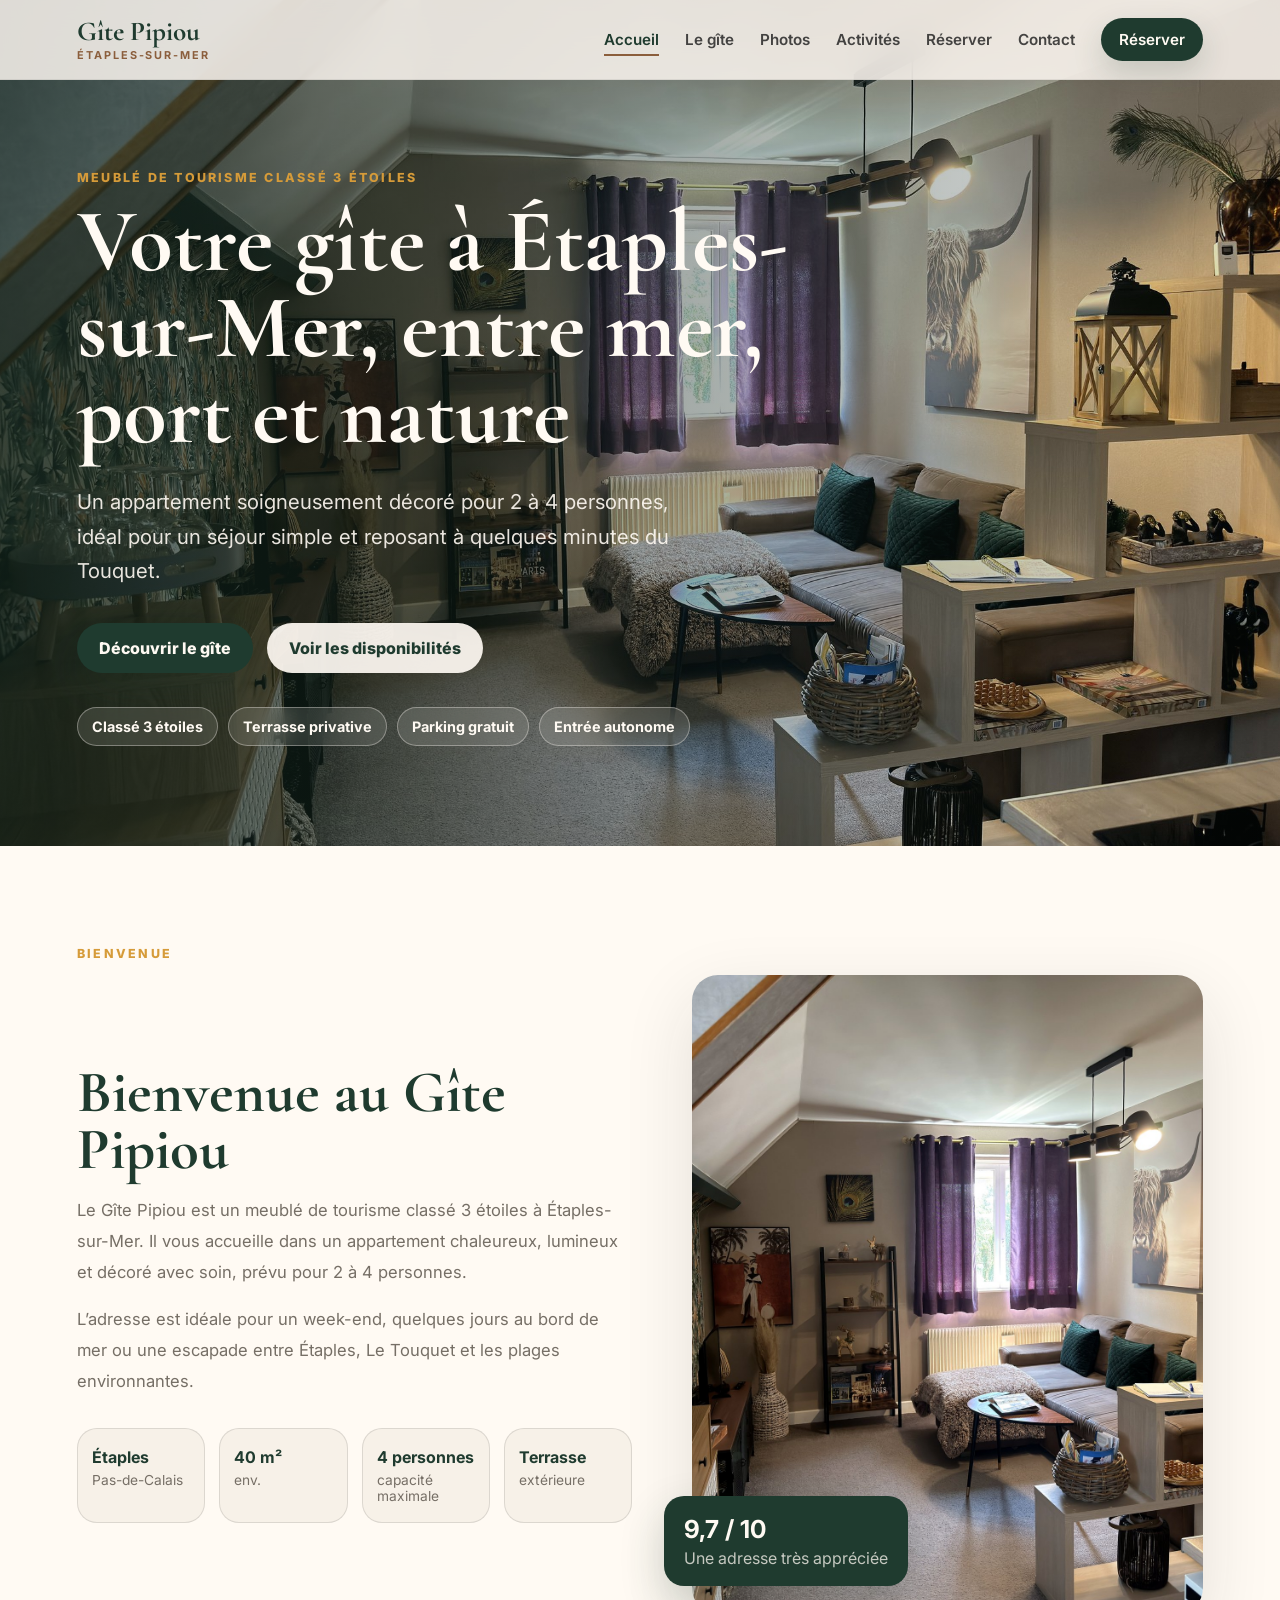
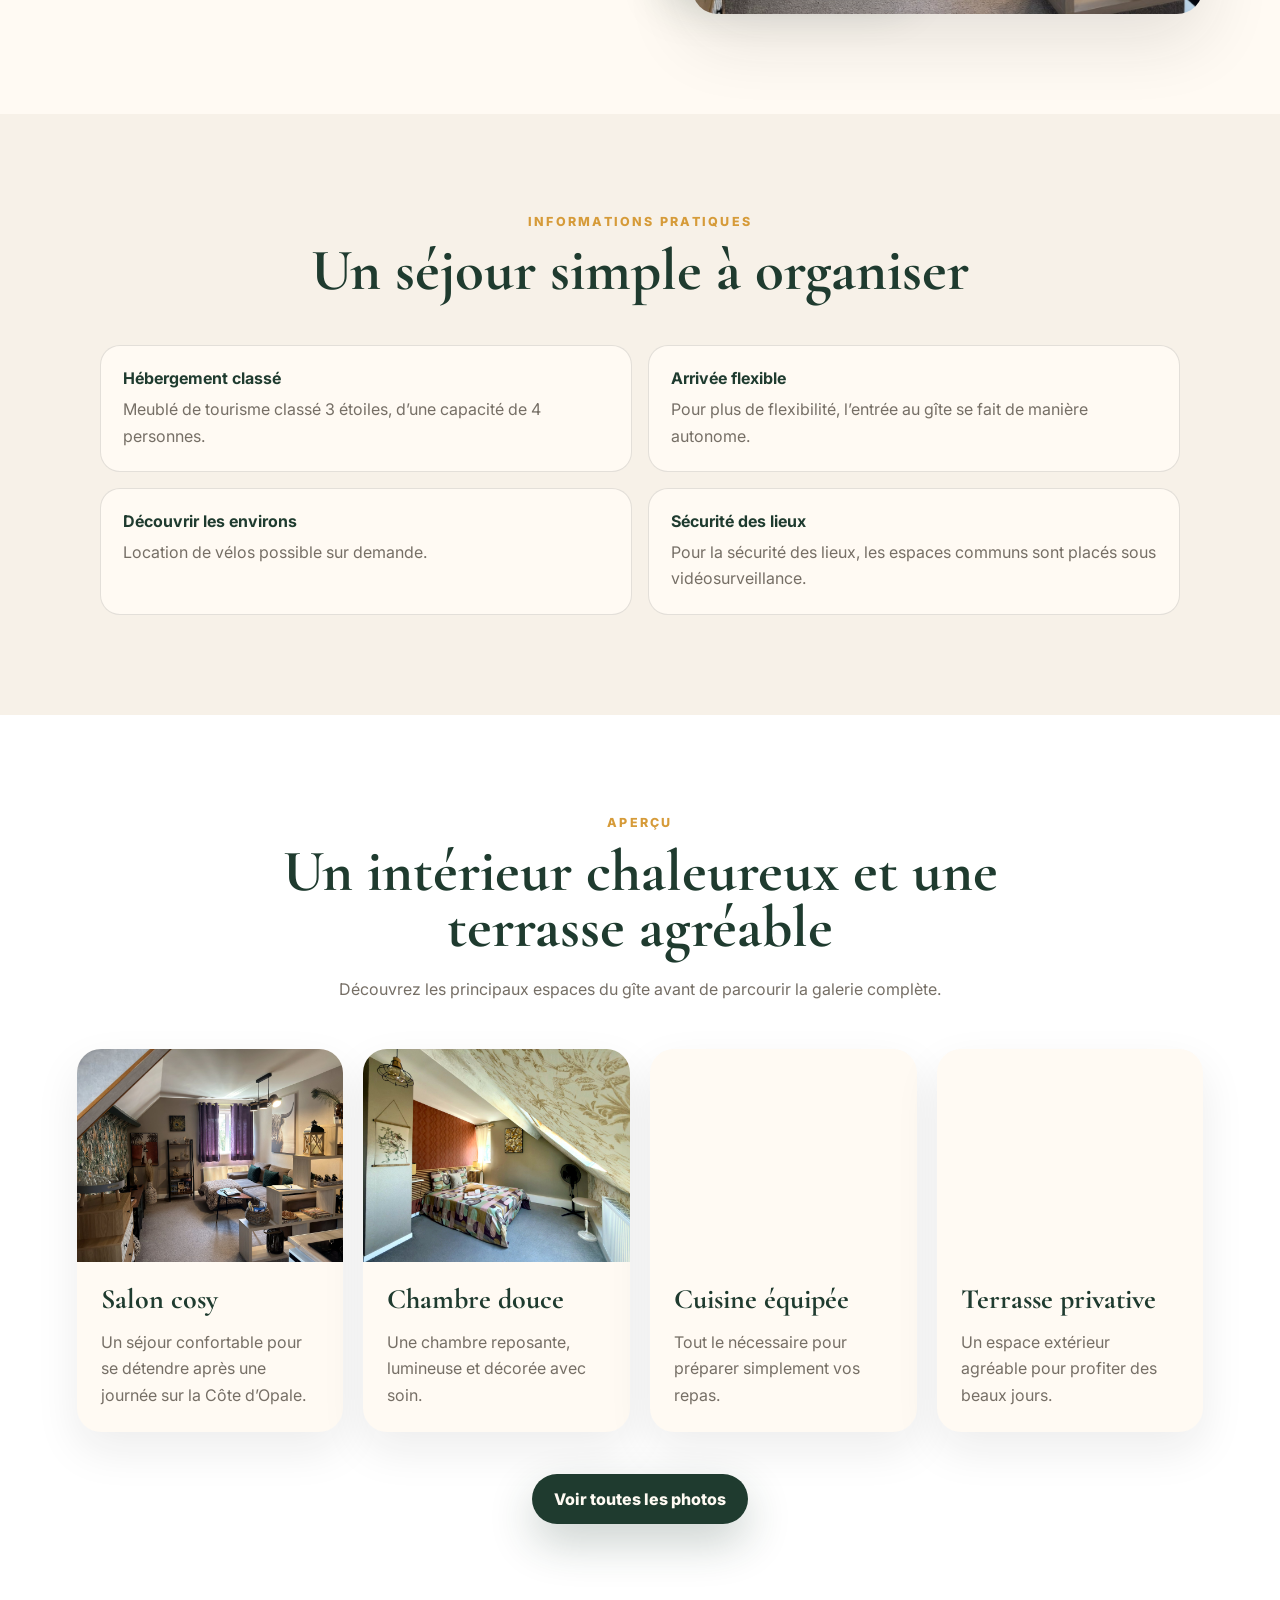
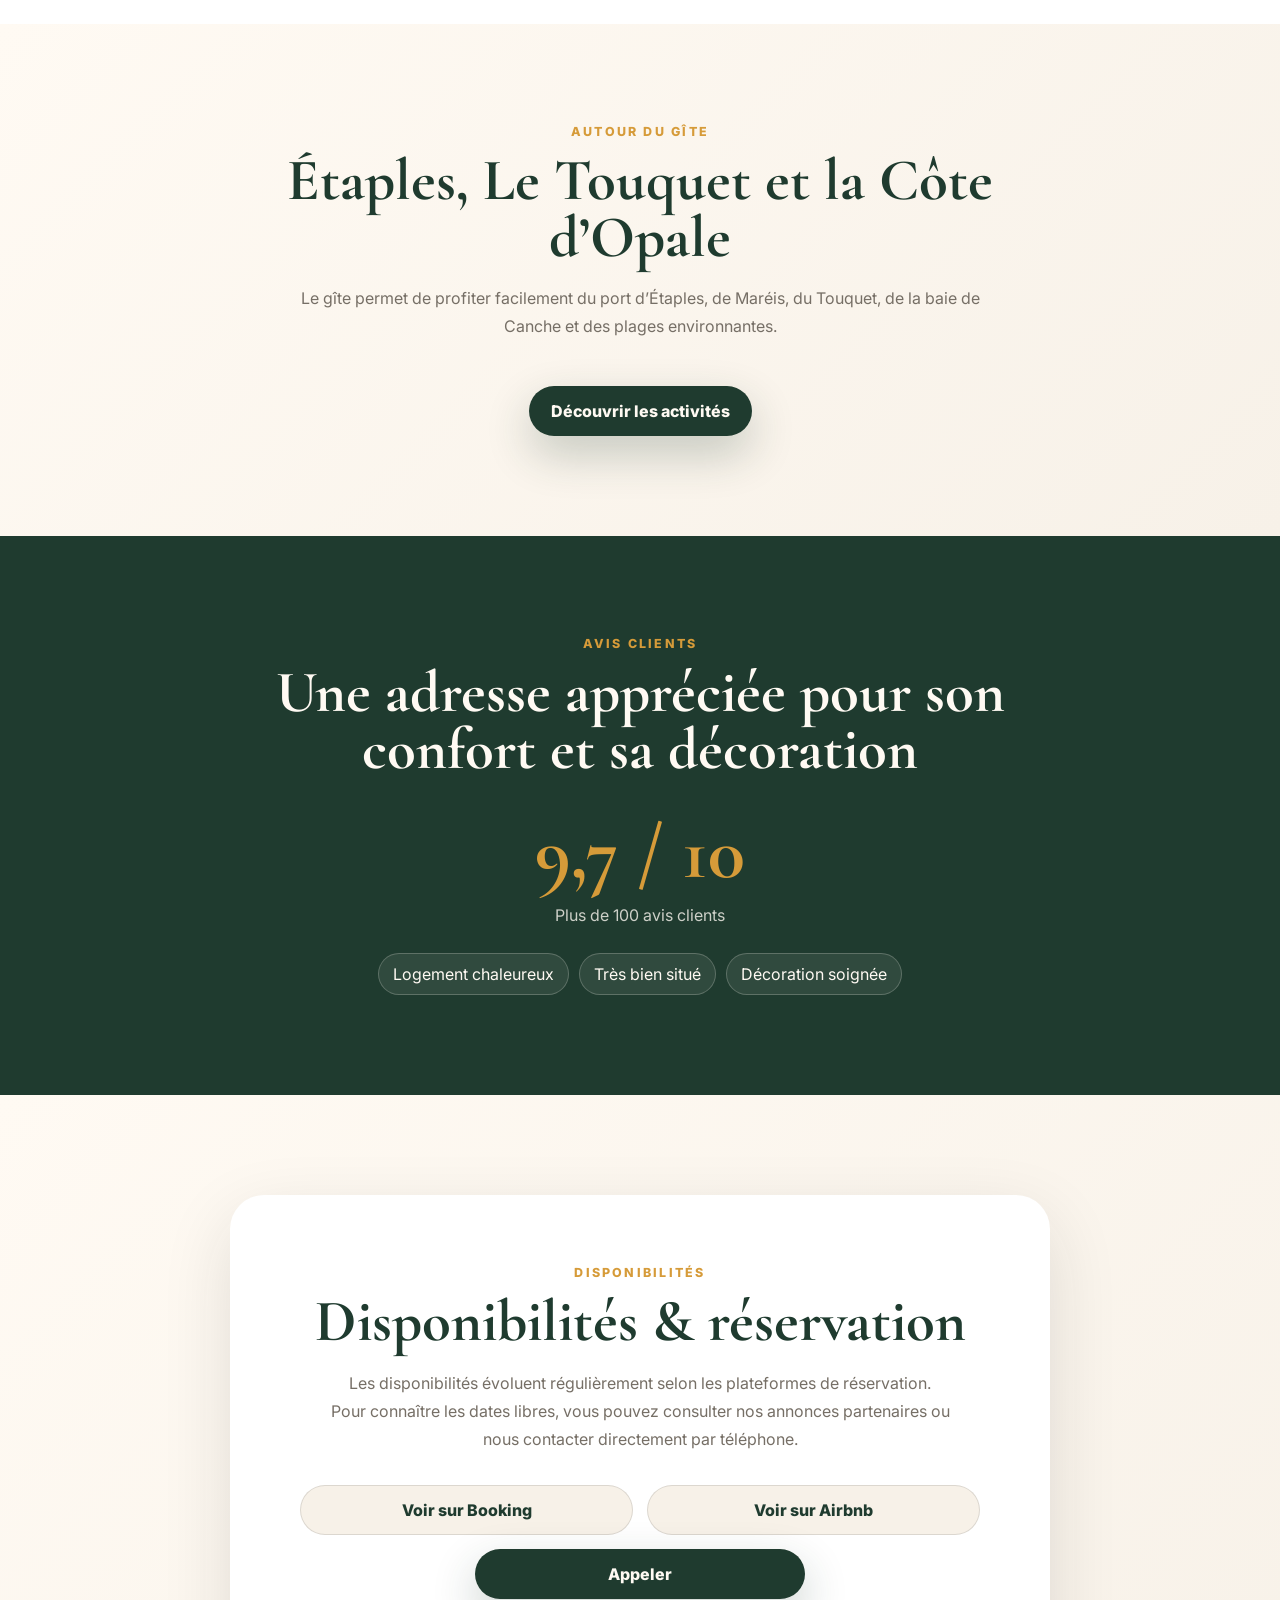
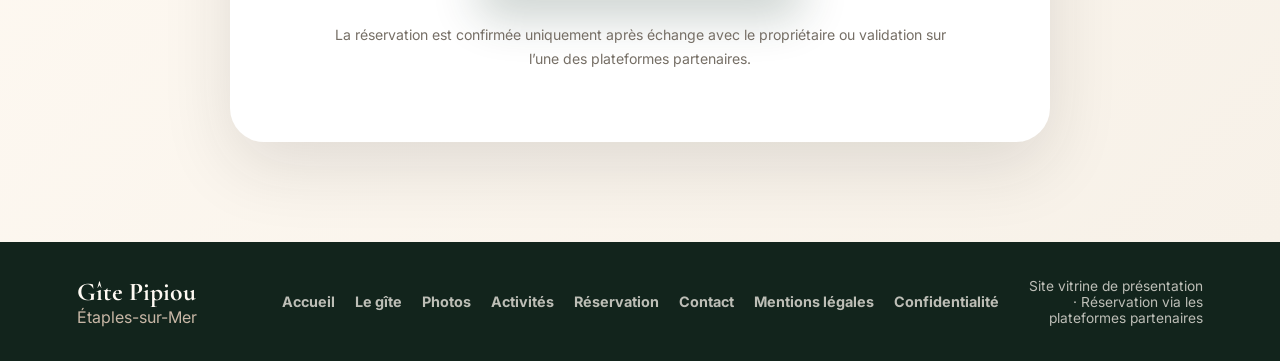
==== index.html @ 5ee26347 "Finalise les informations légales du gîte" ====
<!DOCTYPE html>
<html lang="fr">
<head>
  <meta charset="UTF-8" />
  <meta name="viewport" content="width=device-width, initial-scale=1.0" />
  <title>Gîte Pipiou à Étaples-sur-Mer | Meublé classé 3 étoiles</title>
  <meta name="description" content="Découvrez le Gîte Pipiou, meublé de tourisme classé 3 étoiles pour 2 à 4 personnes avec terrasse et parking à Étaples-sur-Mer." />
  <meta name="robots" content="index, follow, max-image-preview:large, max-snippet:-1, max-video-preview:-1" />
  <meta name="theme-color" content="#f5efe5" />
  <link rel="canonical" href="https://www.gite-pipiou-etaples.fr/" />

  <meta property="og:type" content="website" />
  <meta property="og:locale" content="fr_FR" />
  <meta property="og:site_name" content="Gîte Pipiou" />
  <meta property="og:title" content="Gîte Pipiou à Étaples-sur-Mer | Meublé classé 3 étoiles" />
  <meta property="og:description" content="Meublé de tourisme classé 3 étoiles pour 2 à 4 personnes avec terrasse et parking, près du Touquet et de la Côte d’Opale." />
  <meta property="og:url" content="https://www.gite-pipiou-etaples.fr/" />
  <meta property="og:image" content="https://www.gite-pipiou-etaples.fr/assets/images/pipiou-salon-principal.jpeg" />
  <meta property="og:image:alt" content="Gîte Pipiou à Étaples-sur-Mer" />

  <meta name="twitter:card" content="summary_large_image" />
  <meta name="twitter:title" content="Gîte Pipiou à Étaples-sur-Mer | Meublé classé 3 étoiles" />
  <meta name="twitter:description" content="Meublé de tourisme classé 3 étoiles pour 2 à 4 personnes avec terrasse et parking, près du Touquet et de la Côte d’Opale." />
  <meta name="twitter:image" content="https://www.gite-pipiou-etaples.fr/assets/images/pipiou-salon-principal.jpeg" />

  <link rel="preload" as="image" href="assets/images/pipiou-salon-principal.jpeg" type="image/jpeg" fetchpriority="high" />
  <link rel="preconnect" href="https://fonts.googleapis.com">
  <link rel="preconnect" href="https://fonts.gstatic.com" crossorigin>
  <link href="https://fonts.googleapis.com/css2?family=Cormorant+Garamond:wght@500;600;700&amp;family=Inter:wght@400;500;600;700&amp;display=swap" rel="stylesheet">
  <link rel="stylesheet" href="style.css" />

  <script type="application/ld+json">
    {
      "@context": "https://schema.org",
      "@type": "LodgingBusiness",
      "name": "Gîte Pipiou",
      "starRating": { "@type": "Rating", "ratingValue": "3" },
      "description": "Meublé de tourisme classé 3 étoiles pour 2 à 4 personnes avec terrasse et parking à Étaples-sur-Mer, près du Touquet et de la Côte d’Opale.",
      "url": "https://www.gite-pipiou-etaples.fr/",
      "image": [
        "https://www.gite-pipiou-etaples.fr/assets/images/pipiou-salon-principal.jpeg",
        "https://www.gite-pipiou-etaples.fr/assets/images/pipiou-chambre-principale.jpeg",
        "https://www.gite-pipiou-etaples.fr/assets/images/pipiou-terrasse-principale.jpeg"
      ],
      "address": {
        "@type": "PostalAddress",
        "streetAddress": "3 Rue des Pluviers",
        "postalCode": "62630",
        "addressLocality": "Étaples-sur-Mer",
        "addressRegion": "Hauts-de-France",
        "addressCountry": "FR"
      },
      "amenityFeature": [
        { "@type": "LocationFeatureSpecification", "name": "Terrasse privative", "value": true },
        { "@type": "LocationFeatureSpecification", "name": "Parking gratuit", "value": true },
        { "@type": "LocationFeatureSpecification", "name": "Wi-Fi", "value": true },
        { "@type": "LocationFeatureSpecification", "name": "Cuisine équipée", "value": true }
      ]
    }
  </script>
</head>
<body>
  <header class="site-header" id="top">
    <a class="brand" href="index.html" aria-label="Retour à l'accueil">
      <span class="brand-name">Gîte Pipiou</span>
      <span class="brand-place">Étaples-sur-Mer</span>
    </a>

    <button class="menu-toggle" type="button" aria-label="Ouvrir le menu" aria-expanded="false">
      <span></span><span></span><span></span>
    </button>

    <nav class="main-nav" aria-label="Navigation principale">
      <a href="index.html" aria-current="page">Accueil</a>
      <a href="gite.html">Le gîte</a>
      <a href="photos.html">Photos</a>
      <a href="activites.html">Activités</a>
      <a href="reservation.html">Réserver</a>
      <a href="contact.html">Contact</a>
      <a class="nav-cta" href="reservation.html">Réserver</a>
    </nav>
  </header>

  <main>
<section class="hero" id="accueil">
<div aria-label="Salon chaleureux du Gîte Pipiou" class="hero-bg" role="img"></div>
<div class="hero-overlay"></div>
<div class="hero-content reveal">
<p class="eyebrow">Meublé de tourisme classé 3 étoiles</p>
<h1>Votre gîte à Étaples-sur-Mer, entre mer, port et nature</h1>
<p class="hero-text">Un appartement soigneusement décoré pour 2 à 4 personnes, idéal pour un séjour simple et reposant à quelques minutes du Touquet.</p>
<div class="hero-actions">
<a class="btn btn-primary" href="#gite">Découvrir le gîte</a>
<a class="btn btn-light" href="reservation.html">Voir les disponibilités</a>
</div>
<div aria-label="Points forts" class="hero-badges">
<span>Classé 3 étoiles</span>
<span>Terrasse privative</span>
<span>Parking gratuit</span>
<span>Entrée autonome</span>
</div>
</div>
</section>

<section class="intro section" id="gite">
<div class="section-kicker reveal">Bienvenue</div>
<div class="intro-grid">
<div class="intro-text reveal">
<h2>Bienvenue au Gîte Pipiou</h2>
<p>Le Gîte Pipiou est un meublé de tourisme classé 3 étoiles à Étaples-sur-Mer. Il vous accueille dans un appartement chaleureux, lumineux et décoré avec soin, prévu pour 2 à 4 personnes.</p>
<p>L’adresse est idéale pour un week-end, quelques jours au bord de mer ou une escapade entre Étaples, Le Touquet et les plages environnantes.</p>
<div class="quick-info">
<div><strong>Étaples</strong><span>Pas-de-Calais</span></div>
<div><strong>40 m²</strong><span>env.</span></div>
<div><strong>4 personnes</strong><span>capacité maximale</span></div>
<div><strong>Terrasse</strong><span>extérieure</span></div>
</div>
</div>
<div class="intro-photo reveal">
<img alt="Salon chaleureux du Gîte Pipiou avec canapé et décoration végétale" decoding="async" loading="lazy" src="assets/images/pipiou-salon-principal.jpeg"/>
<div class="floating-card">
<strong>9,7 / 10</strong>
<span>Une adresse très appréciée</span>
</div>
</div>
</div>
</section>

<section class="section warm-section practical-section" id="informations-pratiques">
  <div class="section-heading reveal">
    <p class="section-kicker">Informations pratiques</p>
    <h2>Un séjour simple à organiser</h2>
  </div>
  <div class="practical-grid reveal">
    <article><strong>Hébergement classé</strong><span>Meublé de tourisme classé 3 étoiles, d’une capacité de 4 personnes.</span></article>
    <article><strong>Arrivée flexible</strong><span>Pour plus de flexibilité, l’entrée au gîte se fait de manière autonome.</span></article>
    <article><strong>Découvrir les environs</strong><span>Location de vélos possible sur demande.</span></article>
    <article><strong>Sécurité des lieux</strong><span>Pour la sécurité des lieux, les espaces communs sont placés sous vidéosurveillance.</span></article>
  </div>
</section>

    <section class="section gallery-section">
      <div class="section-heading reveal">
        <p class="section-kicker">Aperçu</p>
        <h2>Un intérieur chaleureux et une terrasse agréable</h2>
        <p>Découvrez les principaux espaces du gîte avant de parcourir la galerie complète.</p>
      </div>
      <div class="feature-grid">
        <article class="feature-card reveal">
          <img loading="lazy" decoding="async" src="assets/images/pipiou-salon-principal.jpeg" alt="Salon chaleureux du Gîte Pipiou">
          <div>
            <h3>Salon cosy</h3>
            <p>Un séjour confortable pour se détendre après une journée sur la Côte d’Opale.</p>
          </div>
        </article>
        <article class="feature-card reveal">
          <img loading="lazy" decoding="async" src="assets/images/pipiou-chambre-principale.jpeg" alt="Chambre principale du Gîte Pipiou">
          <div>
            <h3>Chambre douce</h3>
            <p>Une chambre reposante, lumineuse et décorée avec soin.</p>
          </div>
        </article>
        <article class="feature-card reveal">
          <img loading="lazy" decoding="async" src="assets/images/pipiou-cuisine-principale.jpeg" alt="Cuisine équipée du Gîte Pipiou">
          <div>
            <h3>Cuisine équipée</h3>
            <p>Tout le nécessaire pour préparer simplement vos repas.</p>
          </div>
        </article>
        <article class="feature-card reveal">
          <img loading="lazy" decoding="async" src="assets/images/pipiou-terrasse-principale.jpeg" alt="Terrasse privative du Gîte Pipiou">
          <div>
            <h3>Terrasse privative</h3>
            <p>Un espace extérieur agréable pour profiter des beaux jours.</p>
          </div>
        </article>
      </div>
      <div class="activities-cta reveal">
        <a class="btn btn-primary" href="photos.html">Voir toutes les photos</a>
      </div>
    </section>

    <section class="section activities-section">
      <div class="section-heading reveal">
        <p class="section-kicker">Autour du gîte</p>
        <h2>Étaples, Le Touquet et la Côte d’Opale</h2>
        <p>Le gîte permet de profiter facilement du port d’Étaples, de Maréis, du Touquet, de la baie de Canche et des plages environnantes.</p>
      </div>
      <div class="activities-cta reveal">
        <a class="btn btn-primary" href="activites.html">Découvrir les activités</a>
      </div>
    </section>

<section class="section review-section">
<div class="review-card reveal">
<p class="section-kicker">Avis clients</p>
<h2>Une adresse appréciée pour son confort et sa décoration</h2>
<div class="rating"><strong>9,7 / 10</strong><span>Plus de 100 avis clients</span></div>
<div class="review-tags">
<span>Logement chaleureux</span>
<span>Très bien situé</span>
<span>Décoration soignée</span>
</div>
</div>
</section>

<section class="section booking-section" id="reserver">
<div class="booking-box reveal">
<p class="section-kicker">Disponibilités</p>
<h2>Disponibilités &amp; réservation</h2>
<p>Les disponibilités évoluent régulièrement selon les plateformes de réservation. Pour connaître les dates libres, vous pouvez consulter nos annonces partenaires ou nous contacter directement par téléphone.</p>
<div aria-label="Options de réservation" class="booking-actions">
<a class="btn booking-platform" href="https://www.booking.com/hotel/fr/gite-pipiou-etaples-2-a-4-personnes.fr.html" rel="noopener noreferrer" target="_blank">Voir sur Booking</a>
<a class="btn booking-platform" href="https://www.airbnb.fr/rooms/47822244" rel="noopener noreferrer" target="_blank">Voir sur Airbnb</a>
<a class="btn btn-primary booking-call" href="tel:+33626170441">Appeler</a>
</div>
<p class="booking-note">La réservation est confirmée uniquement après échange avec le propriétaire ou validation sur l’une des plateformes partenaires.</p>
</div>
</section>
  </main>

  <footer class="site-footer">
    <div>
      <strong>Gîte Pipiou</strong>
      <span>Étaples-sur-Mer</span>
    </div>
    <nav aria-label="Navigation pied de page">
      <a href="index.html">Accueil</a>
      <a href="gite.html">Le gîte</a>
      <a href="photos.html">Photos</a>
      <a href="activites.html">Activités</a>
      <a href="reservation.html">Réservation</a>
      <a href="contact.html">Contact</a>
      <a href="mentions-legales.html">Mentions légales</a>
      <a href="politique-confidentialite.html">Confidentialité</a>
    </nav>
    <p>Site vitrine de présentation · Réservation via les plateformes partenaires</p>
  </footer>

  <div class="lightbox" aria-hidden="true">
    <button class="lightbox-close" type="button" aria-label="Fermer l’image">×</button>
    <img loading="lazy" decoding="async" src="" alt="Photo agrandie du gîte">
  </div>

  <script src="script.js"></script>
</body>
</html>
---- style.css ----
:root {
  --forest: #1f3b2f;
  --forest-dark: #12241c;
  --taupe: #c8b7a6;
  --sand: #f7f1e8;
  --cream: #fffaf3;
  --wood: #8b5e3c;
  --ochre: #d69b39;
  --ink: #1f1f1f;
  --muted: #766f66;
  --line: rgba(31, 31, 31, 0.12);
  --shadow: 0 24px 70px rgba(31, 31, 31, 0.12);
  --radius: 26px;
}

* { box-sizing: border-box; }
html { scroll-behavior: smooth; }
section[id] { scroll-margin-top: 86px; }
body {
  margin: 0;
  font-family: "Inter", system-ui, -apple-system, BlinkMacSystemFont, "Segoe UI", sans-serif;
  background: var(--cream);
  color: var(--ink);
}
img { display: block; max-width: 100%; }
a { color: inherit; text-decoration: none; }
button { font: inherit; }

.site-header {
  position: fixed;
  top: 0;
  left: 0;
  right: 0;
  z-index: 100;
  display: flex;
  align-items: center;
  justify-content: space-between;
  padding: 18px 6vw;
  background: rgba(255, 250, 243, 0.84);
  backdrop-filter: blur(18px);
  border-bottom: 1px solid rgba(31, 31, 31, 0.08);
  transition: padding .25s ease, box-shadow .25s ease;
}
.site-header.scrolled { padding-block: 12px; box-shadow: 0 12px 35px rgba(0,0,0,.08); }
.brand { display: grid; line-height: 1; }
.brand-name {
  font-family: "Cormorant Garamond", serif;
  font-size: clamp(1.7rem, 2vw, 2.2rem);
  color: var(--forest);
  font-weight: 700;
}
.brand-place {
  margin-top: 4px;
  color: var(--wood);
  letter-spacing: .18em;
  text-transform: uppercase;
  font-size: .68rem;
  font-weight: 700;
}
.main-nav { display: flex; align-items: center; gap: 26px; font-size: .95rem; font-weight: 600; }
.main-nav a { position: relative; color: rgba(31,31,31,.82); }
.main-nav a:not(.nav-cta)::after {
  content: "";
  position: absolute;
  left: 0;
  bottom: -7px;
  width: 0;
  height: 2px;
  background: var(--wood);
  transition: width .25s ease;
}
.main-nav a:hover::after { width: 100%; }
.nav-cta {
  padding: 12px 18px;
  border-radius: 999px;
  color: var(--cream) !important;
  background: var(--forest);
  box-shadow: 0 12px 30px rgba(31,59,47,.18);
}
.menu-toggle { display: none; width: 44px; height: 44px; border: 0; background: transparent; cursor: pointer; }
.menu-toggle span { display: block; width: 24px; height: 2px; margin: 5px auto; background: var(--forest); transition: transform .25s ease, opacity .25s ease; }

.hero {
  position: relative;
  min-height: 94vh;
  display: grid;
  align-items: center;
  padding: 160px 6vw 90px;
  overflow: hidden;
  color: var(--cream);
}
.hero-bg, .hero-overlay { position: absolute; inset: 0; }
.hero-bg {
  background-image: url("assets/images/pipiou-salon-principal.jpeg");
  background-size: cover;
  background-position: center;
  transform: scale(1.03);
}
.hero-overlay {
  background: linear-gradient(90deg, rgba(18,36,28,.76), rgba(18,36,28,.42) 47%, rgba(18,36,28,.12));
}
.hero-content { position: relative; max-width: 780px; }
.eyebrow, .section-kicker {
  margin: 0 0 14px;
  color: var(--ochre);
  text-transform: uppercase;
  letter-spacing: .18em;
  font-size: .78rem;
  font-weight: 800;
}
h1, h2, h3 {
  font-family: "Cormorant Garamond", serif;
  line-height: .96;
  margin: 0;
  font-weight: 700;
}
h1 { font-size: clamp(3.2rem, 7vw, 7.3rem); max-width: 900px; }
h2 { font-size: clamp(2.3rem, 4.6vw, 4.8rem); color: var(--forest); }
h3 { font-size: 1.75rem; color: var(--forest); }
.hero-text { max-width: 610px; margin: 28px 0 0; font-size: clamp(1.05rem, 1.6vw, 1.3rem); line-height: 1.7; color: rgba(255,250,243,.9); }
.hero-actions { display: flex; flex-wrap: wrap; gap: 14px; margin-top: 34px; }
.btn {
  display: inline-flex;
  align-items: center;
  justify-content: center;
  min-height: 50px;
  padding: 14px 22px;
  border-radius: 999px;
  font-weight: 800;
  transition: transform .25s ease, box-shadow .25s ease, background .25s ease;
}
.btn:hover { transform: translateY(-2px); }
.btn-primary { background: var(--forest); color: var(--cream); box-shadow: 0 18px 45px rgba(31,59,47,.24); }
.btn-light { background: rgba(255,250,243,.92); color: var(--forest); }
.hero-badges { display: flex; flex-wrap: wrap; gap: 10px; margin-top: 34px; }
.hero-badges span {
  padding: 10px 14px;
  border: 1px solid rgba(255,250,243,.35);
  border-radius: 999px;
  background: rgba(255,250,243,.12);
  backdrop-filter: blur(12px);
  font-weight: 700;
  font-size: .9rem;
}

.section { padding: 100px 6vw; }
.section-heading { max-width: 820px; margin: 0 auto 46px; text-align: center; }
.section-heading p:not(.section-kicker) { color: var(--muted); line-height: 1.75; max-width: 680px; margin: 18px auto 0; }
.intro-grid { display: grid; grid-template-columns: 1fr .92fr; gap: 60px; align-items: center; max-width: 1180px; margin: 0 auto; }
.intro-text p { color: var(--muted); line-height: 1.85; font-size: 1.04rem; }
.quick-info {
  display: grid;
  grid-template-columns: repeat(4, 1fr);
  gap: 14px;
  margin-top: 32px;
}
.quick-info div {
  padding: 18px 14px;
  border: 1px solid var(--line);
  border-radius: 20px;
  background: var(--sand);
}
.quick-info strong { display: block; color: var(--forest); }
.quick-info span { display: block; margin-top: 5px; color: var(--muted); font-size: .86rem; }
.intro-photo { position: relative; }
.intro-photo img { width: 100%; aspect-ratio: 4 / 5; object-fit: cover; border-radius: var(--radius); box-shadow: var(--shadow); }
.floating-card {
  position: absolute;
  left: -28px;
  bottom: 28px;
  display: grid;
  gap: 4px;
  min-width: 190px;
  padding: 18px 20px;
  border-radius: 20px;
  color: var(--cream);
  background: var(--forest);
  box-shadow: 0 18px 45px rgba(31,59,47,.2);
}
.floating-card strong { font-size: 1.55rem; }
.floating-card span { color: rgba(255,250,243,.74); }

.warm-section { background: var(--sand); }
.feature-grid { max-width: 1180px; margin: 0 auto; display: grid; grid-template-columns: repeat(4, 1fr); gap: 20px; }
.feature-card {
  overflow: hidden;
  border-radius: 24px;
  background: var(--cream);
  box-shadow: 0 18px 45px rgba(31,31,31,.08);
}
.feature-card img { width: 100%; aspect-ratio: 4 / 3.2; object-fit: cover; }
.feature-card div { padding: 24px; }
.feature-card p { color: var(--muted); line-height: 1.65; margin-bottom: 0; }

.equipment-grid {
  max-width: 1080px;
  margin: 0 auto;
  display: grid;
  grid-template-columns: repeat(6, 1fr);
  gap: 12px;
}
.equipment-grid span {
  min-height: 58px;
  display: flex;
  align-items: center;
  justify-content: center;
  padding: 12px;
  text-align: center;
  border-radius: 16px;
  background: #fff;
  border: 1px solid var(--line);
  color: var(--forest);
  font-weight: 700;
}

.practical-grid {
  max-width: 1080px;
  margin: 0 auto;
  display: grid;
  grid-template-columns: repeat(2, minmax(0, 1fr));
  gap: 16px;
}
.practical-grid article {
  padding: 22px;
  border: 1px solid var(--line);
  border-radius: 20px;
  background: var(--cream);
}
.practical-grid strong { display: block; margin-bottom: 8px; color: var(--forest); }
.practical-grid span { color: var(--muted); line-height: 1.65; }

.gallery-section { background: #fff; }
.gallery-group { max-width: 1180px; margin: 0 auto 42px; }
.gallery-group h3 { margin-bottom: 16px; }
.gallery-grid { display: grid; grid-template-columns: repeat(4, 1fr); gap: 14px; }
.gallery-grid.compact { grid-template-columns: repeat(3, 1fr); }
.gallery-grid.two-up { grid-template-columns: repeat(2, 1fr); }
.gallery-grid.featured-three { grid-template-columns: repeat(3, 1fr); }
.gallery-item {
  border: 0;
  padding: 0;
  cursor: zoom-in;
  overflow: hidden;
  border-radius: 22px;
  background: var(--sand);
  box-shadow: 0 12px 32px rgba(31,31,31,.08);
}
.gallery-item.large { grid-column: span 2; grid-row: span 2; }
.gallery-item img { width: 100%; height: 100%; min-height: 240px; aspect-ratio: 1 / .82; object-fit: cover; transition: transform .45s ease; }
.gallery-item:hover img { transform: scale(1.06); }
.gallery-item.large img { min-height: 494px; }

.activities-section { background: linear-gradient(135deg, var(--cream), var(--sand)); }
.activities-grid {
  max-width: 1180px;
  margin: 0 auto;
  display: grid;
  grid-template-columns: repeat(3, minmax(0, 1fr));
  gap: 20px;
}
.activity-card {
  position: relative;
  overflow: hidden;
  display: flex;
  flex-direction: column;
  min-height: 100%;
  padding: 26px;
  border-radius: 24px;
  background: #fff;
  border: 1px solid var(--line);
  box-shadow: 0 18px 45px rgba(31,31,31,.08);
  transition: transform .3s ease, box-shadow .3s ease;
}
.activity-card::before {
  content: "";
  position: absolute;
  top: 0;
  left: 0;
  width: 100%;
  height: 5px;
  background: linear-gradient(90deg, var(--forest), var(--ochre));
}
.activity-card:hover { transform: translateY(-5px); box-shadow: 0 24px 54px rgba(31,31,31,.13); }
.activity-card h3 { margin: 14px 0 10px; font-size: 1.55rem; }
.activity-card p { margin: 0; color: var(--muted); line-height: 1.7; }
.activity-badge {
  align-self: flex-start;
  display: inline-flex;
  padding: 8px 12px;
  border-radius: 999px;
  background: var(--sand);
  color: var(--forest);
  font-size: .72rem;
  font-weight: 800;
  text-transform: uppercase;
  letter-spacing: .08em;
}
.activity-link {
  display: inline-flex;
  align-self: flex-start;
  margin-top: auto;
  padding-top: 18px;
  color: var(--forest);
  font-weight: 800;
  text-decoration: underline;
  text-underline-offset: 4px;
}
.activity-link:hover { color: var(--wood); }
.stay-ideas {
  max-width: 1180px;
  margin: 46px auto 0;
  padding: 34px;
  border-radius: 30px;
  background: var(--forest);
  color: var(--cream);
  box-shadow: var(--shadow);
}
.stay-ideas h3 { color: var(--cream); text-align: center; margin: 0 0 24px; }
.stay-ideas-grid { display: grid; grid-template-columns: repeat(3, minmax(0, 1fr)); gap: 18px; }
.stay-idea {
  padding: 22px;
  border-radius: 20px;
  background: rgba(255,250,243,.1);
  border: 1px solid rgba(255,250,243,.18);
}
.stay-idea strong { display: block; margin-bottom: 8px; color: var(--ochre); }
.stay-idea p { margin: 0; line-height: 1.65; color: rgba(255,250,243,.82); }
.activities-cta { max-width: 820px; margin: 42px auto 0; text-align: center; }
.activities-cta p { color: var(--muted); line-height: 1.75; margin: 0 0 22px; }

.split-section { display: grid; grid-template-columns: .92fr 1fr; align-items: stretch; gap: 46px; background: var(--sand); }
.split-image img { width: 100%; height: 100%; min-height: 560px; object-fit: cover; border-radius: var(--radius); box-shadow: var(--shadow); }
.split-content { align-self: center; max-width: 620px; }
.split-content p { color: var(--muted); line-height: 1.75; }
.place-list { display: grid; gap: 12px; margin-top: 26px; }
.place-list article { padding: 18px; border-radius: 18px; background: var(--cream); border: 1px solid var(--line); }
.place-list strong { display: block; color: var(--forest); margin-bottom: 6px; }
.place-list span { color: var(--muted); }
.place-link {
  display: inline-flex;
  margin-top: 10px;
  color: var(--forest);
  font-size: .88rem;
  font-weight: 800;
  text-decoration: underline;
  text-underline-offset: 4px;
}
.place-link:hover { color: var(--wood); }

.review-section { background: var(--forest); color: var(--cream); }
.review-card { max-width: 900px; margin: 0 auto; text-align: center; }
.review-card h2 { color: var(--cream); }
.rating { display: grid; gap: 6px; margin: 28px auto; }
.rating strong { font-size: clamp(2.6rem, 6vw, 5rem); font-family: "Cormorant Garamond", serif; color: var(--ochre); }
.rating span { color: rgba(255,250,243,.78); }
.review-tags { display: flex; justify-content: center; flex-wrap: wrap; gap: 10px; }
.review-tags span { border: 1px solid rgba(255,250,243,.22); border-radius: 999px; padding: 10px 14px; background: rgba(255,250,243,.08); }

.booking-section { background: linear-gradient(135deg, var(--cream), var(--sand)); }
.booking-box {
  max-width: 820px;
  margin: 0 auto;
  padding: clamp(32px, 6vw, 70px);
  text-align: center;
  border-radius: 34px;
  background: #fff;
  box-shadow: var(--shadow);
}
.booking-box p:not(.section-kicker) { color: var(--muted); line-height: 1.75; max-width: 620px; margin: 18px auto 0; }
.booking-actions {
  display: grid;
  grid-template-columns: repeat(2, minmax(0, 1fr));
  gap: 14px;
  margin: 32px auto 0;
  max-width: 680px;
}
.booking-actions .btn { width: 100%; border: 1px solid transparent; }
.booking-platform {
  color: var(--forest);
  background: var(--sand);
  border-color: var(--line) !important;
}
.booking-actions .btn:not(:disabled):hover { box-shadow: 0 14px 32px rgba(31,59,47,.14); }

.booking-call { grid-column: 1 / -1; width: min(100%, 330px) !important; justify-self: center; }
.booking-box .booking-note { margin-top: 24px !important; font-size: .88rem; }

.site-footer {
  display: grid;
  grid-template-columns: 1fr auto 1fr;
  gap: 28px;
  align-items: center;
  padding: 34px 6vw;
  background: var(--forest-dark);
  color: rgba(255,250,243,.72);
}
.site-footer strong { display: block; color: var(--cream); font-family: "Cormorant Garamond", serif; font-size: 1.6rem; }
.site-footer span { color: var(--taupe); }
.site-footer nav { display: flex; gap: 20px; font-size: .9rem; font-weight: 700; }
.site-footer p { margin: 0; text-align: right; font-size: .86rem; }

.lightbox {
  position: fixed;
  inset: 0;
  z-index: 300;
  display: none;
  align-items: center;
  justify-content: center;
  padding: 6vw;
  background: rgba(18,24,22,.88);
}
.lightbox.active { display: flex; }
.lightbox img { max-height: 86vh; width: auto; border-radius: 18px; box-shadow: 0 35px 90px rgba(0,0,0,.45); }
.lightbox-close {
  position: absolute;
  top: 26px;
  right: 34px;
  width: 48px;
  height: 48px;
  border: 0;
  border-radius: 999px;
  background: var(--cream);
  color: var(--forest);
  font-size: 2rem;
  line-height: 1;
  cursor: pointer;
}

/* Animation progressive : contenu visible même si JavaScript ne se lance pas */
.reveal { opacity: 1; transform: none; }
html.js .reveal { opacity: 0; transform: translateY(22px); transition: opacity .8s ease, transform .8s ease; }
html.js .reveal.visible { opacity: 1; transform: translateY(0); }

@media (max-width: 1080px) {
  .feature-grid { grid-template-columns: repeat(2, 1fr); }
  .equipment-grid { grid-template-columns: repeat(3, 1fr); }
  .activities-grid { grid-template-columns: repeat(2, minmax(0, 1fr)); }
  .stay-ideas-grid { grid-template-columns: 1fr; }
}

@media (max-width: 860px) {
  .menu-toggle { display: block; }
  .menu-toggle.active span:nth-child(1) { transform: translateY(7px) rotate(45deg); }
  .menu-toggle.active span:nth-child(2) { opacity: 0; }
  .menu-toggle.active span:nth-child(3) { transform: translateY(-7px) rotate(-45deg); }
  .main-nav {
    position: absolute;
    top: 100%;
    left: 16px;
    right: 16px;
    display: none;
    flex-direction: column;
    align-items: stretch;
    gap: 0;
    padding: 14px;
    border-radius: 22px;
    background: var(--cream);
    box-shadow: var(--shadow);
  }
  .main-nav.open { display: flex; }
  .main-nav a { padding: 14px 12px; }
  .nav-cta { text-align: center; margin-top: 8px; }
  .hero { min-height: 86vh; padding-top: 140px; }
  .intro-grid, .split-section { grid-template-columns: 1fr; }
  .quick-info { grid-template-columns: repeat(2, 1fr); }
  .floating-card { left: 18px; }
  .gallery-grid, .gallery-grid.compact, .gallery-grid.two-up, .gallery-grid.featured-three { grid-template-columns: repeat(2, 1fr); }
  .gallery-item.large { grid-column: span 2; }
  .split-image img { min-height: 360px; }
  .site-footer { grid-template-columns: 1fr; text-align: center; }
  .site-footer nav { justify-content: center; flex-wrap: wrap; }
  .site-footer p { text-align: center; }
}

@media (max-width: 560px) {
  .site-header { padding-inline: 18px; }
  .section { padding: 74px 20px; }
  .hero { padding: 132px 20px 70px; }
  .hero-actions { flex-direction: column; align-items: stretch; }
  .hero-badges span { font-size: .82rem; }
  .quick-info, .feature-grid, .equipment-grid, .gallery-grid, .gallery-grid.compact, .gallery-grid.two-up, .gallery-grid.featured-three { grid-template-columns: 1fr; }
  .practical-grid { grid-template-columns: 1fr; }
  .gallery-item.large { grid-column: span 1; }
  .gallery-item.large img, .gallery-item img { min-height: 250px; }
  .activities-grid { grid-template-columns: 1fr; }
  .activity-card { padding: 22px; }
  .stay-ideas { padding: 26px 20px; }
  .booking-actions { grid-template-columns: 1fr; }

  .booking-call { grid-column: auto; width: 100% !important; }
  h1 { font-size: clamp(2.85rem, 17vw, 4.3rem); }
  h2 { font-size: clamp(2.1rem, 12vw, 3.5rem); }
}

/* Pages d'information */
.legal-page { background: var(--cream); color: var(--ink); }
.legal-page .site-header { position: static; }
.legal-back { padding: 11px 18px; }
.legal-main {
  width: min(820px, calc(100% - 40px));
  margin: 0 auto;
  padding: 80px 0 100px;
}
.legal-main h1 { margin: 8px 0 12px; }
.legal-main section { margin-top: 42px; }
.legal-main h2 { margin-bottom: 12px; font-size: clamp(1.7rem, 4vw, 2.3rem); }
.legal-main p { color: var(--muted); line-height: 1.8; }
.legal-main a { color: var(--forest); font-weight: 700; text-decoration: underline; }
.legal-updated { font-size: .92rem; }
.legal-footer > a { color: inherit; font-weight: 700; }

@media (max-width: 560px) {
  .legal-page .site-header { padding-inline: 20px; }
  .legal-back { padding: 9px 12px; font-size: .82rem; }
  .legal-main { width: min(100% - 32px, 820px); padding: 56px 0 72px; }
}


/* Ajouts site multi-pages */
.main-nav a[aria-current="page"] {
  color: var(--forest);
}
.main-nav a[aria-current="page"]::after {
  width: 100%;
}
.page-hero {
  min-height: 56vh;
  padding-top: 150px;
  padding-bottom: 76px;
}
.page-hero h1 {
  max-width: 980px;
  font-size: clamp(3rem, 6vw, 6rem);
}
.gite-hero .hero-bg { background-image: url("assets/images/pipiou-sejour-cuisine.jpeg"); }
.photos-hero .hero-bg { background-image: url("assets/images/pipiou-terrasse-large.jpeg"); }
.activities-hero .hero-bg { background-image: url("assets/images/pipiou-terrasse-principale.jpeg"); }
.reservation-hero .hero-bg { background-image: url("assets/images/pipiou-salon-principal.jpeg"); }
.contact-hero .hero-bg { background-image: url("assets/images/pipiou-terrasse-principale.jpeg"); }
.contact-section {
  background: #fff;
}
.contact-grid {
  max-width: 1180px;
  margin: 0 auto;
  display: grid;
  grid-template-columns: repeat(3, minmax(0, 1fr));
  gap: 20px;
}
.contact-card {
  padding: 30px;
  border-radius: 24px;
  background: var(--cream);
  border: 1px solid var(--line);
  box-shadow: 0 18px 45px rgba(31,31,31,.08);
}
.contact-card p {
  color: var(--muted);
  line-height: 1.75;
}
.contact-detail-link {
  color: var(--forest);
  font-weight: 700;
  text-decoration: underline;
  text-underline-offset: 4px;
}
.contact-links {
  display: grid;
  gap: 10px;
  margin-top: 18px;
}
.contact-links a {
  display: inline-flex;
  color: var(--forest);
  font-weight: 800;
  text-decoration: underline;
  text-underline-offset: 4px;
}
@media (max-width: 860px) {
  .contact-grid { grid-template-columns: 1fr; }
  .page-hero { min-height: 48vh; }
}
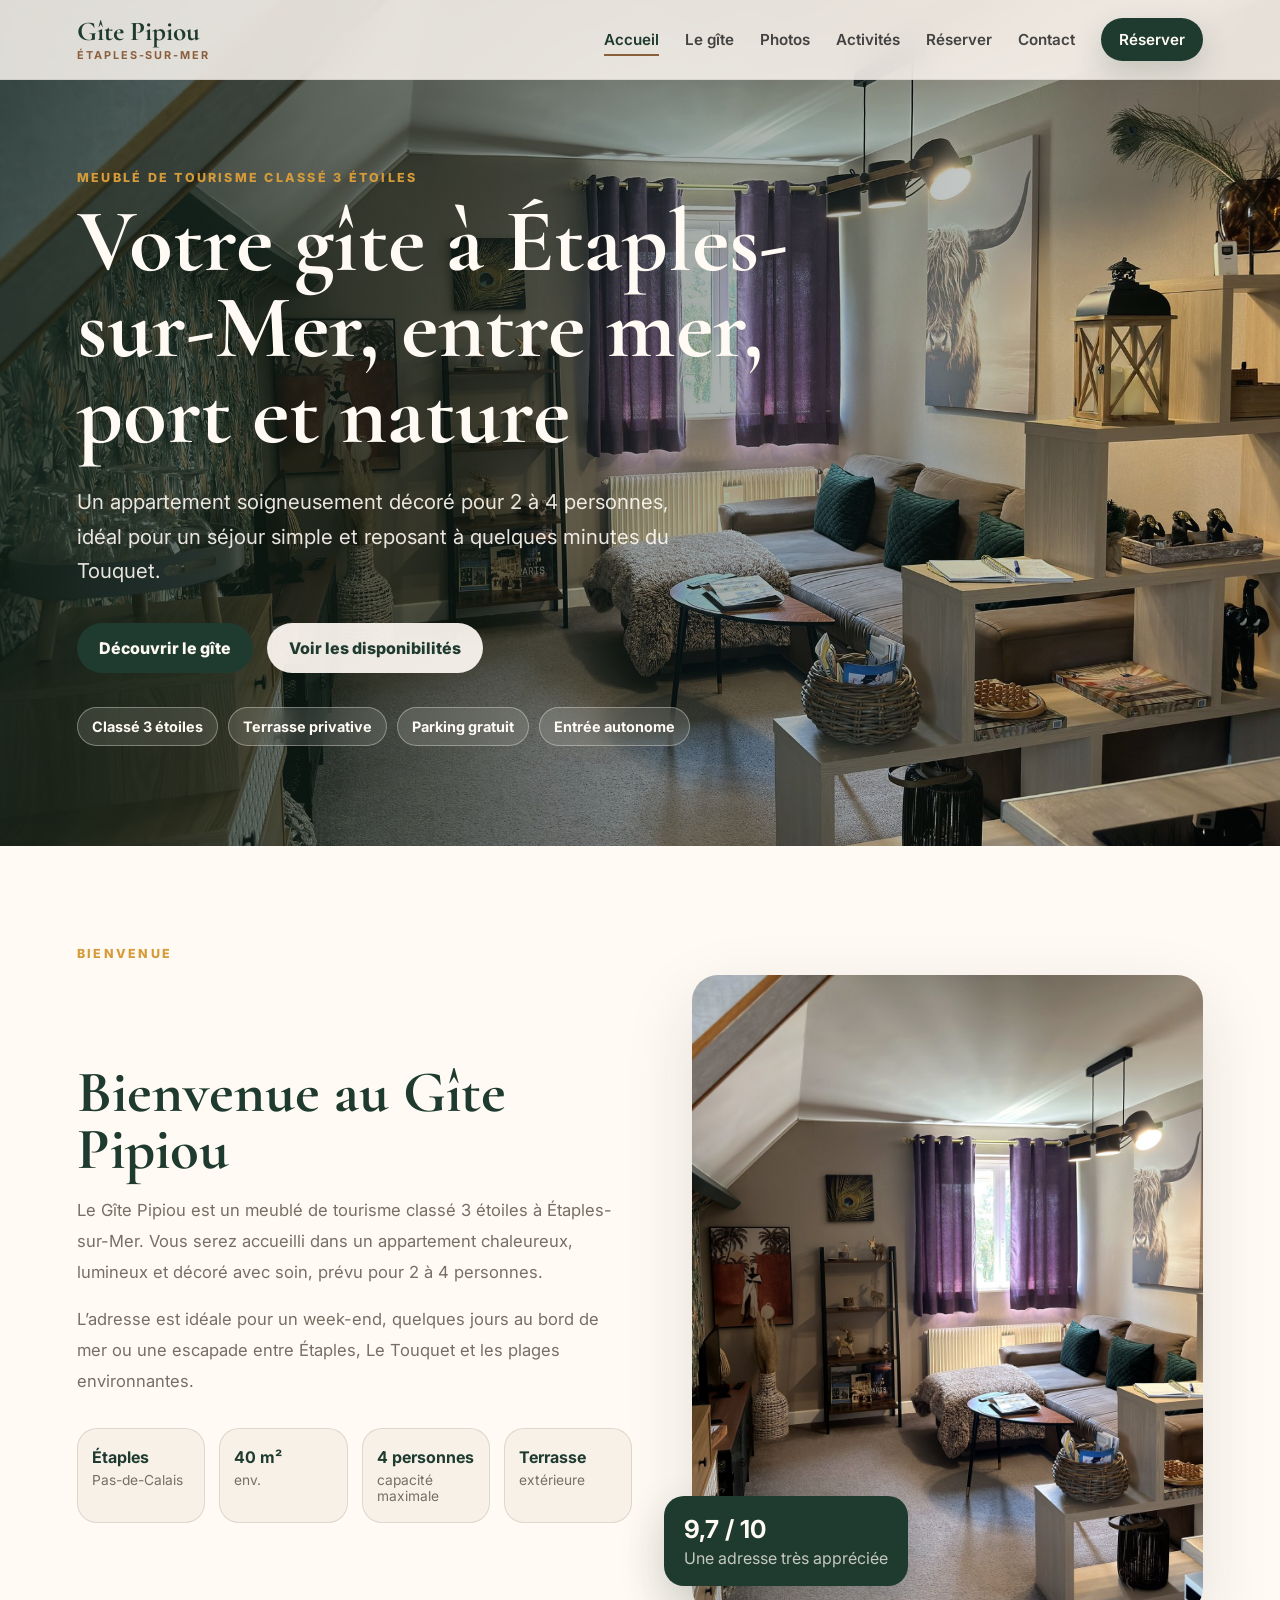
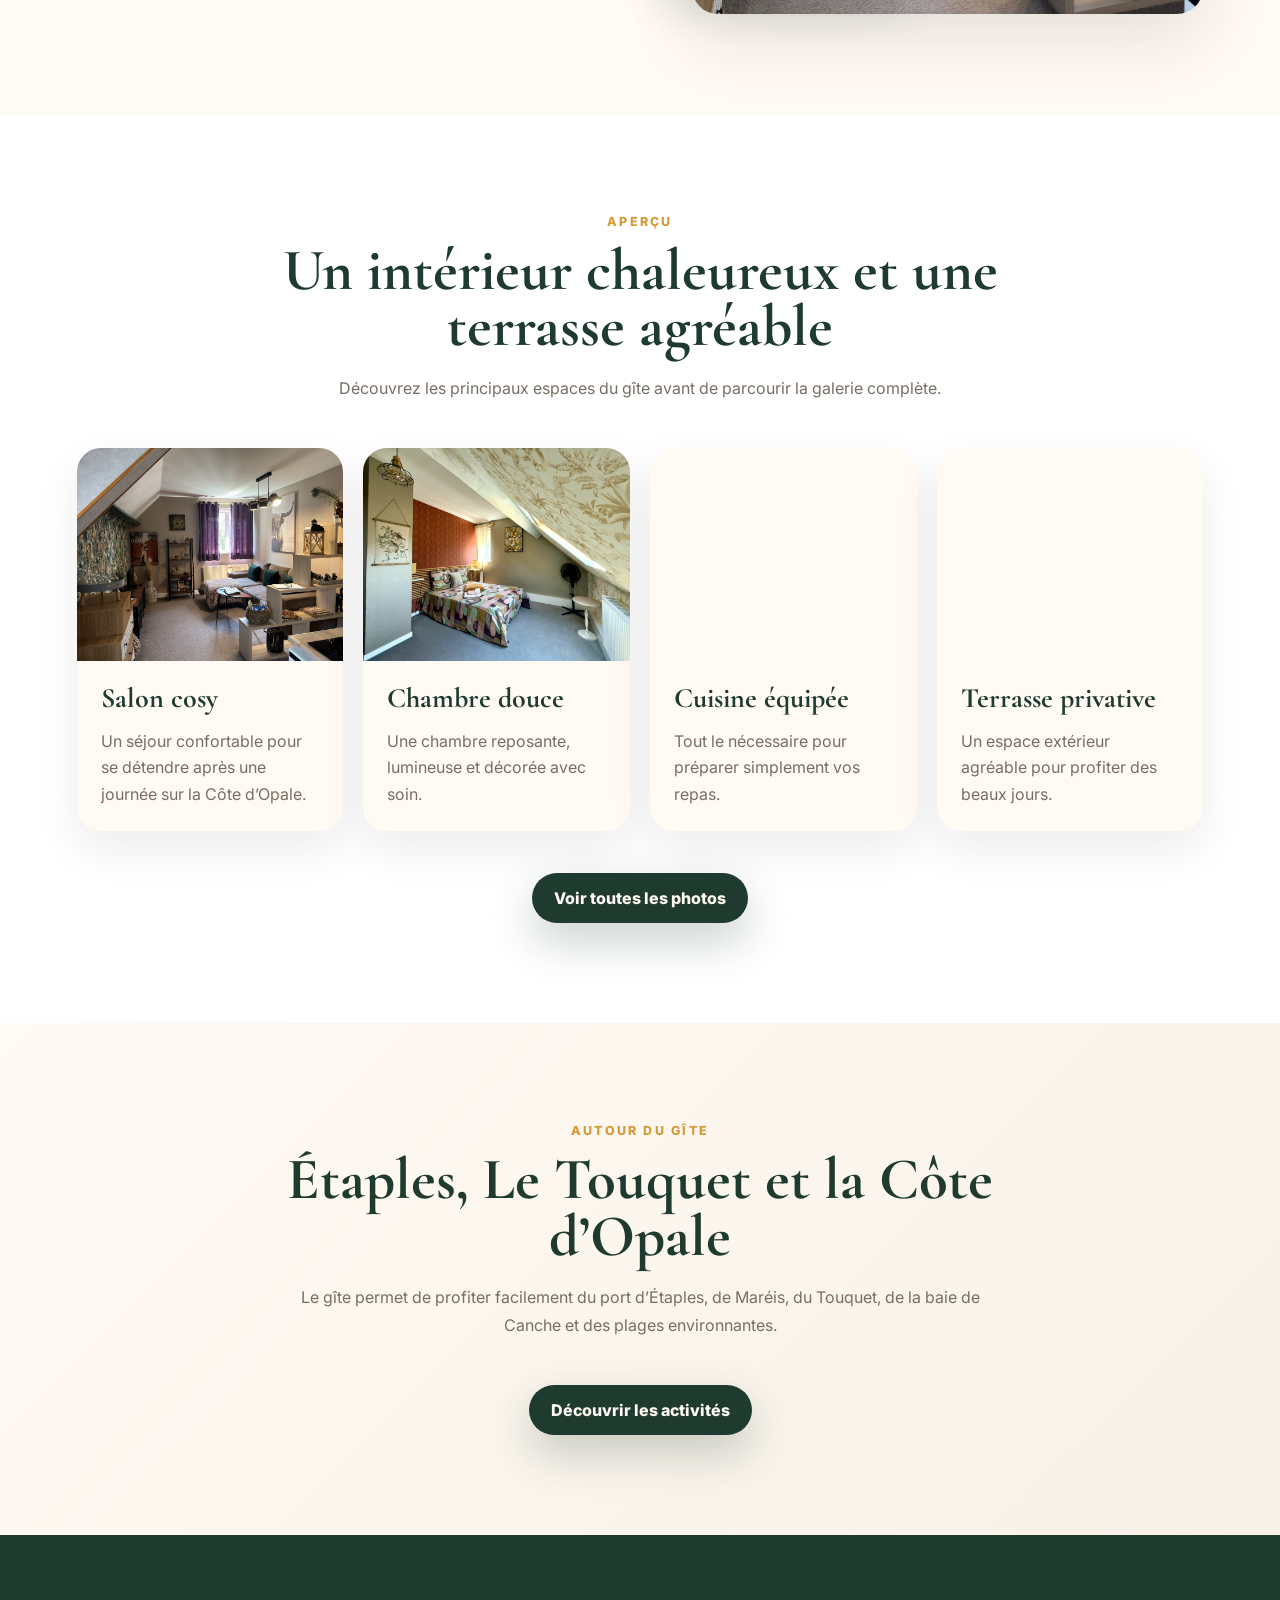
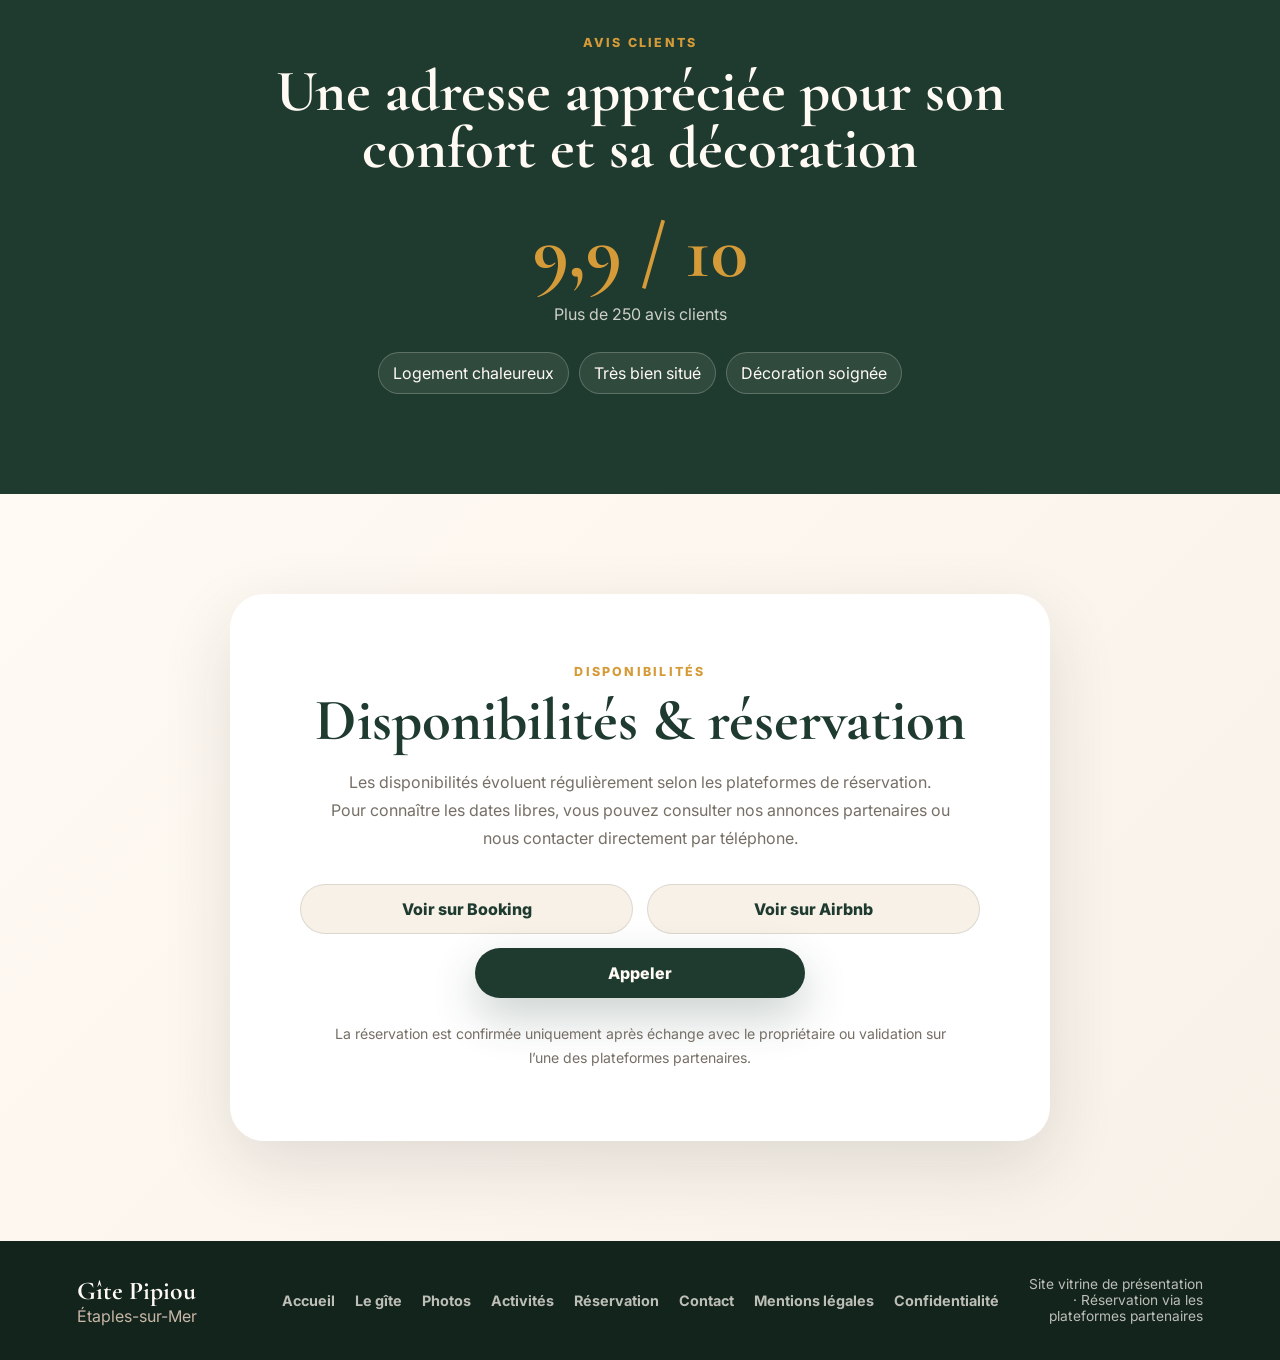
==== commit b3f89f7a: "Ajout mentions légales et mises à jour du gîte" ====
--- a/index.html
+++ b/index.html
@@ -107,7 +107,7 @@
 <div class="intro-grid">
 <div class="intro-text reveal">
 <h2>Bienvenue au Gîte Pipiou</h2>
-<p>Le Gîte Pipiou est un meublé de tourisme classé 3 étoiles à Étaples-sur-Mer. Il vous accueille dans un appartement chaleureux, lumineux et décoré avec soin, prévu pour 2 à 4 personnes.</p>
+<p>Le Gîte Pipiou est un meublé de tourisme classé 3 étoiles à Étaples-sur-Mer. Vous serez accueilli dans un appartement chaleureux, lumineux et décoré avec soin, prévu pour 2 à 4 personnes.</p>
 <p>L’adresse est idéale pour un week-end, quelques jours au bord de mer ou une escapade entre Étaples, Le Touquet et les plages environnantes.</p>
 <div class="quick-info">
 <div><strong>Étaples</strong><span>Pas-de-Calais</span></div>
@@ -126,19 +126,6 @@
 </div>
 </section>
 
-<section class="section warm-section practical-section" id="informations-pratiques">
-  <div class="section-heading reveal">
-    <p class="section-kicker">Informations pratiques</p>
-    <h2>Un séjour simple à organiser</h2>
-  </div>
-  <div class="practical-grid reveal">
-    <article><strong>Hébergement classé</strong><span>Meublé de tourisme classé 3 étoiles, d’une capacité de 4 personnes.</span></article>
-    <article><strong>Arrivée flexible</strong><span>Pour plus de flexibilité, l’entrée au gîte se fait de manière autonome.</span></article>
-    <article><strong>Découvrir les environs</strong><span>Location de vélos possible sur demande.</span></article>
-    <article><strong>Sécurité des lieux</strong><span>Pour la sécurité des lieux, les espaces communs sont placés sous vidéosurveillance.</span></article>
-  </div>
-</section>
-
     <section class="section gallery-section">
       <div class="section-heading reveal">
         <p class="section-kicker">Aperçu</p>
@@ -195,7 +182,7 @@
 <div class="review-card reveal">
 <p class="section-kicker">Avis clients</p>
 <h2>Une adresse appréciée pour son confort et sa décoration</h2>
-<div class="rating"><strong>9,7 / 10</strong><span>Plus de 100 avis clients</span></div>
+<div class="rating"><strong>9,9 / 10</strong><span>Plus de 250 avis clients</span></div>
 <div class="review-tags">
 <span>Logement chaleureux</span>
 <span>Très bien situé</span>
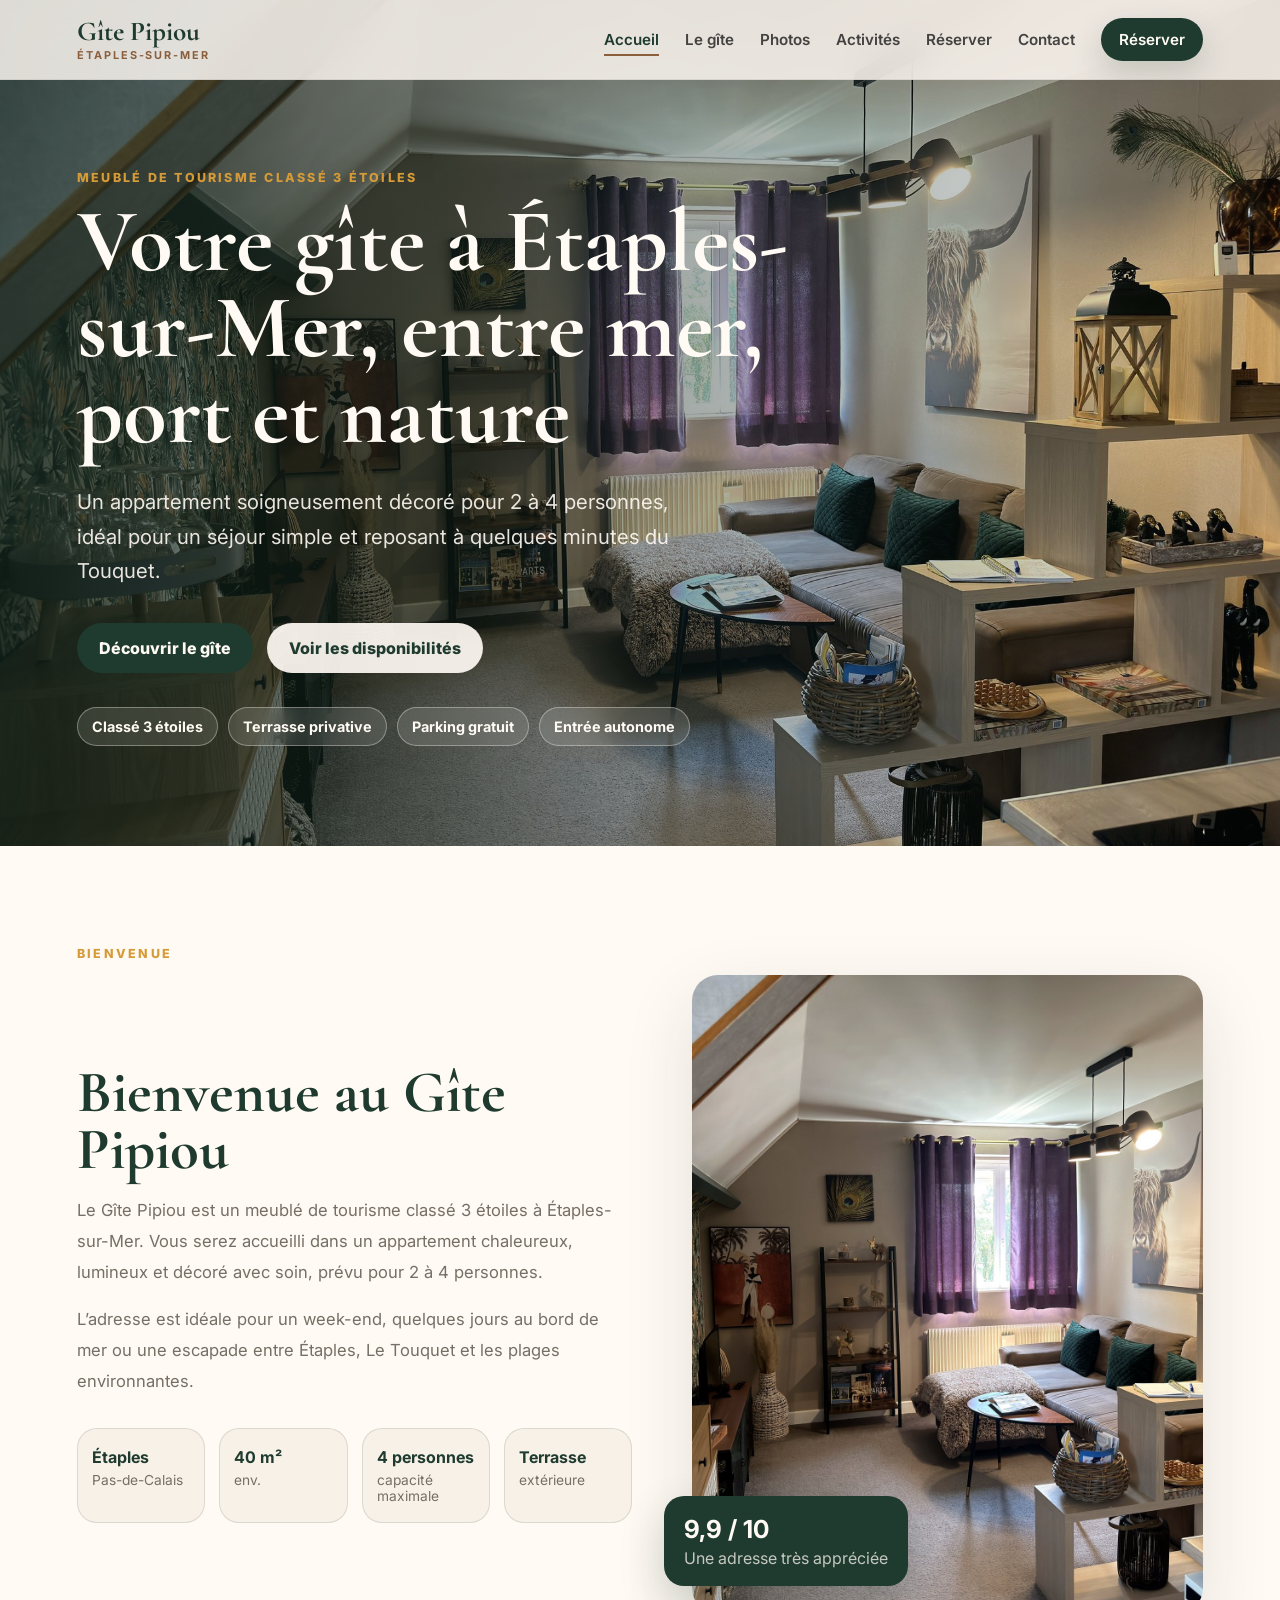
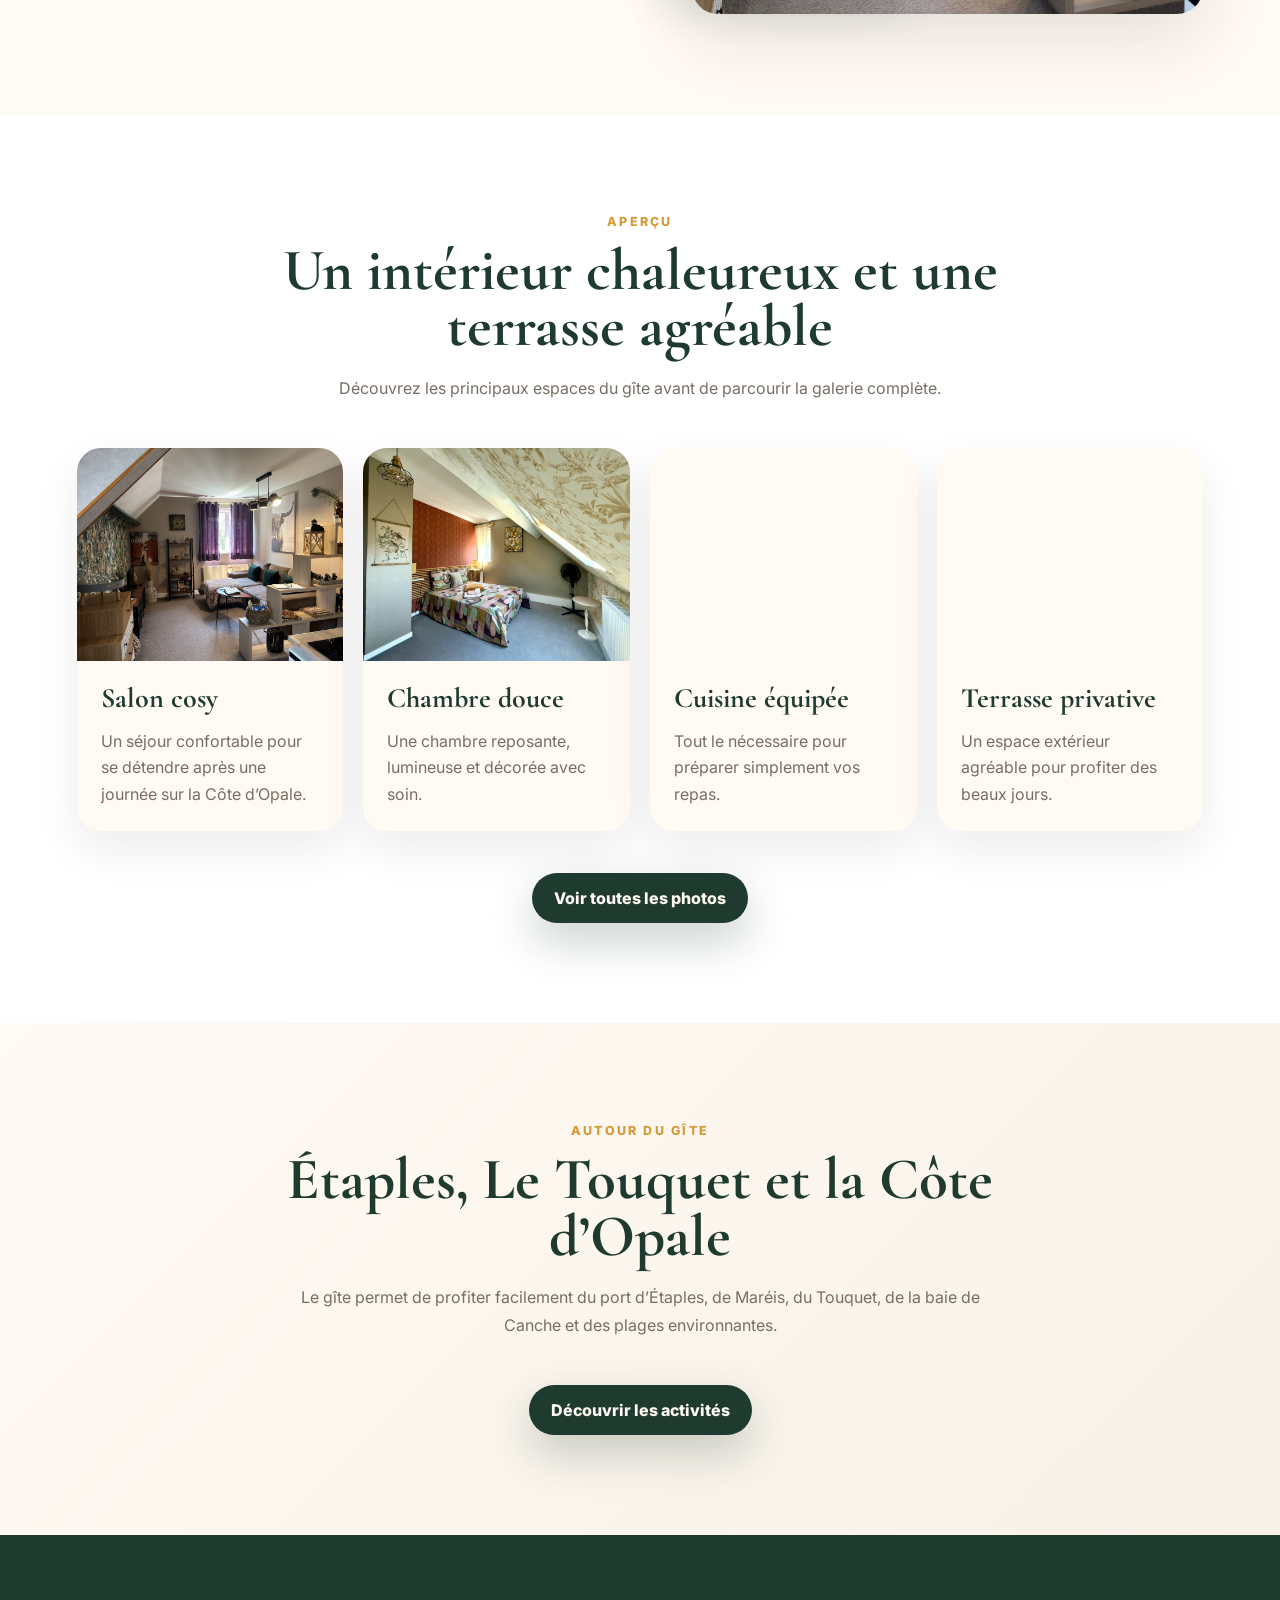
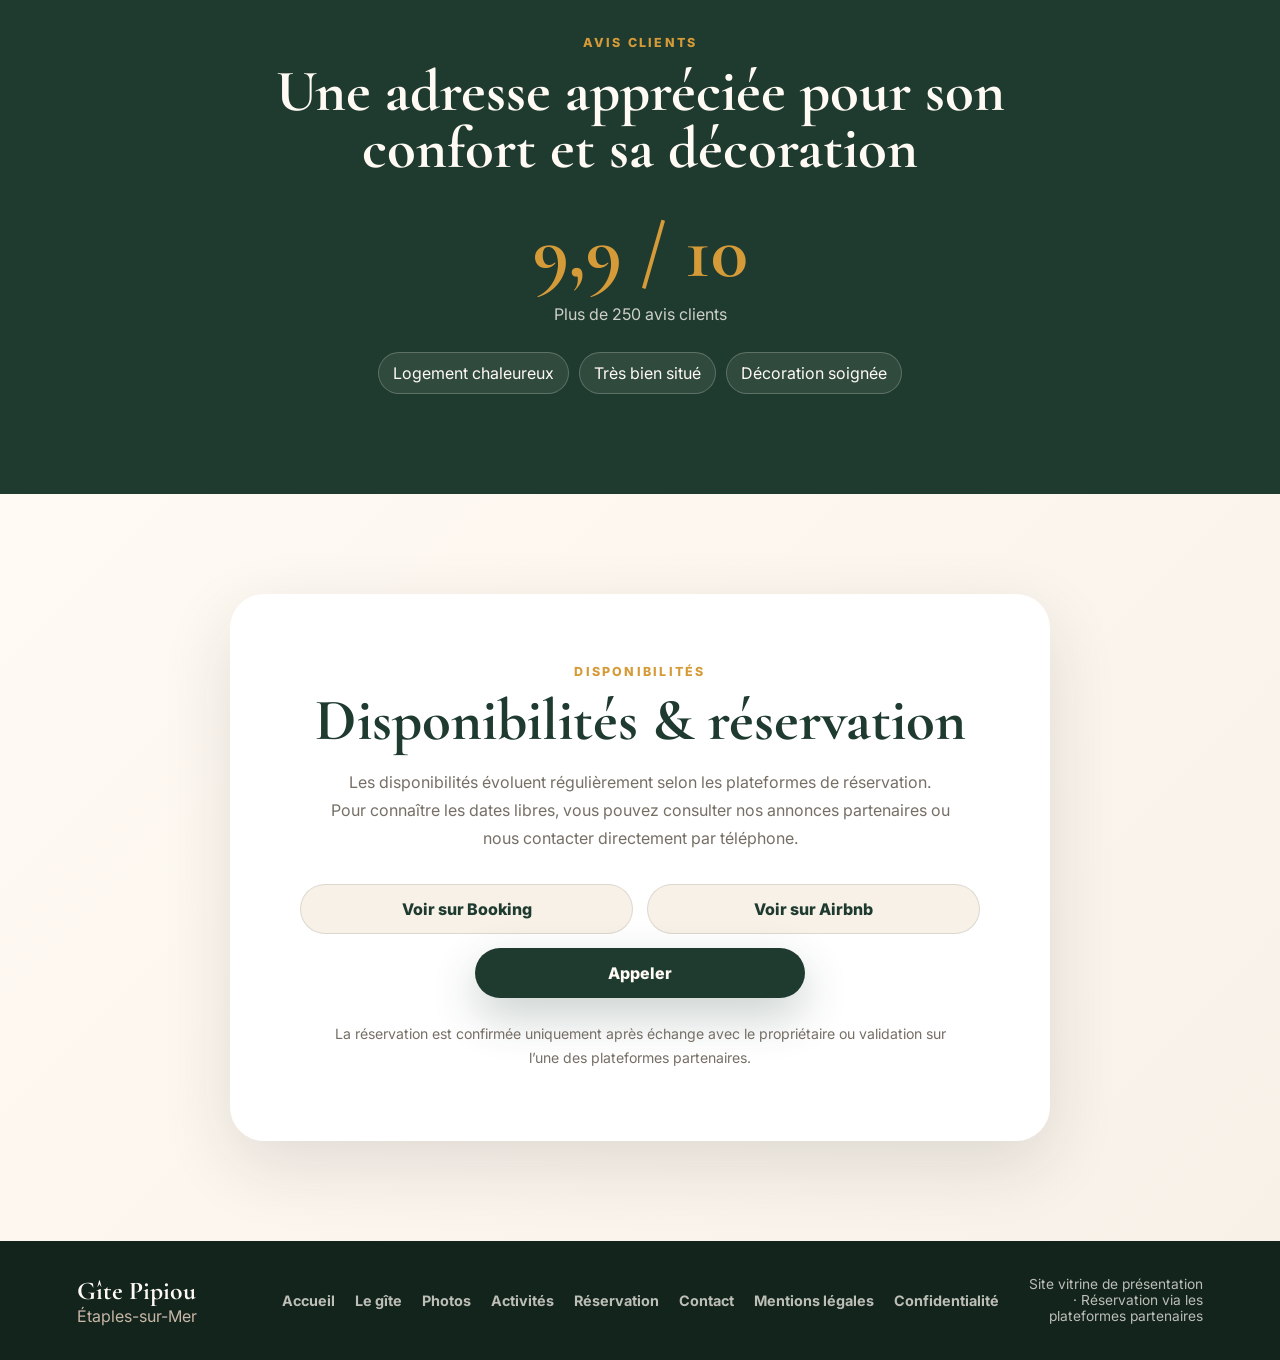
==== commit da498581: "Suppression du bloc alentours sur la page gite" ====
--- a/index.html
+++ b/index.html
@@ -119,7 +119,7 @@
 <div class="intro-photo reveal">
 <img alt="Salon chaleureux du Gîte Pipiou avec canapé et décoration végétale" decoding="async" loading="lazy" src="assets/images/pipiou-salon-principal.jpeg"/>
 <div class="floating-card">
-<strong>9,7 / 10</strong>
+<strong>9,9 / 10</strong>
 <span>Une adresse très appréciée</span>
 </div>
 </div>
--- a/style.css
+++ b/style.css
@@ -95,6 +95,12 @@
   background-size: cover;
   background-position: center;
   transform: scale(1.03);
+}
+.hero-bg-img {
+  width: 100%;
+  height: 100%;
+  object-fit: cover;
+  object-position: center;
 }
 .hero-overlay {
   background: linear-gradient(90deg, rgba(18,36,28,.76), rgba(18,36,28,.42) 47%, rgba(18,36,28,.12));
@@ -534,8 +540,8 @@
 }
 .gite-hero .hero-bg { background-image: url("assets/images/pipiou-sejour-cuisine.jpeg"); }
 .photos-hero .hero-bg { background-image: url("assets/images/pipiou-terrasse-large.jpeg"); }
-.activities-hero .hero-bg { background-image: url("assets/images/pipiou-terrasse-principale.jpeg"); }
-.reservation-hero .hero-bg { background-image: url("assets/images/pipiou-salon-principal.jpeg"); }
+.activities-hero .hero-bg { background-image: url("assets/images/terrasse-arbres-gite-pipiou.jpeg"); }
+.reservation-hero .hero-bg { background-image: url("assets/images/pipiou-chambre-principale.jpeg"); }
 .contact-hero .hero-bg { background-image: url("assets/images/pipiou-terrasse-principale.jpeg"); }
 .contact-section {
   background: #fff;
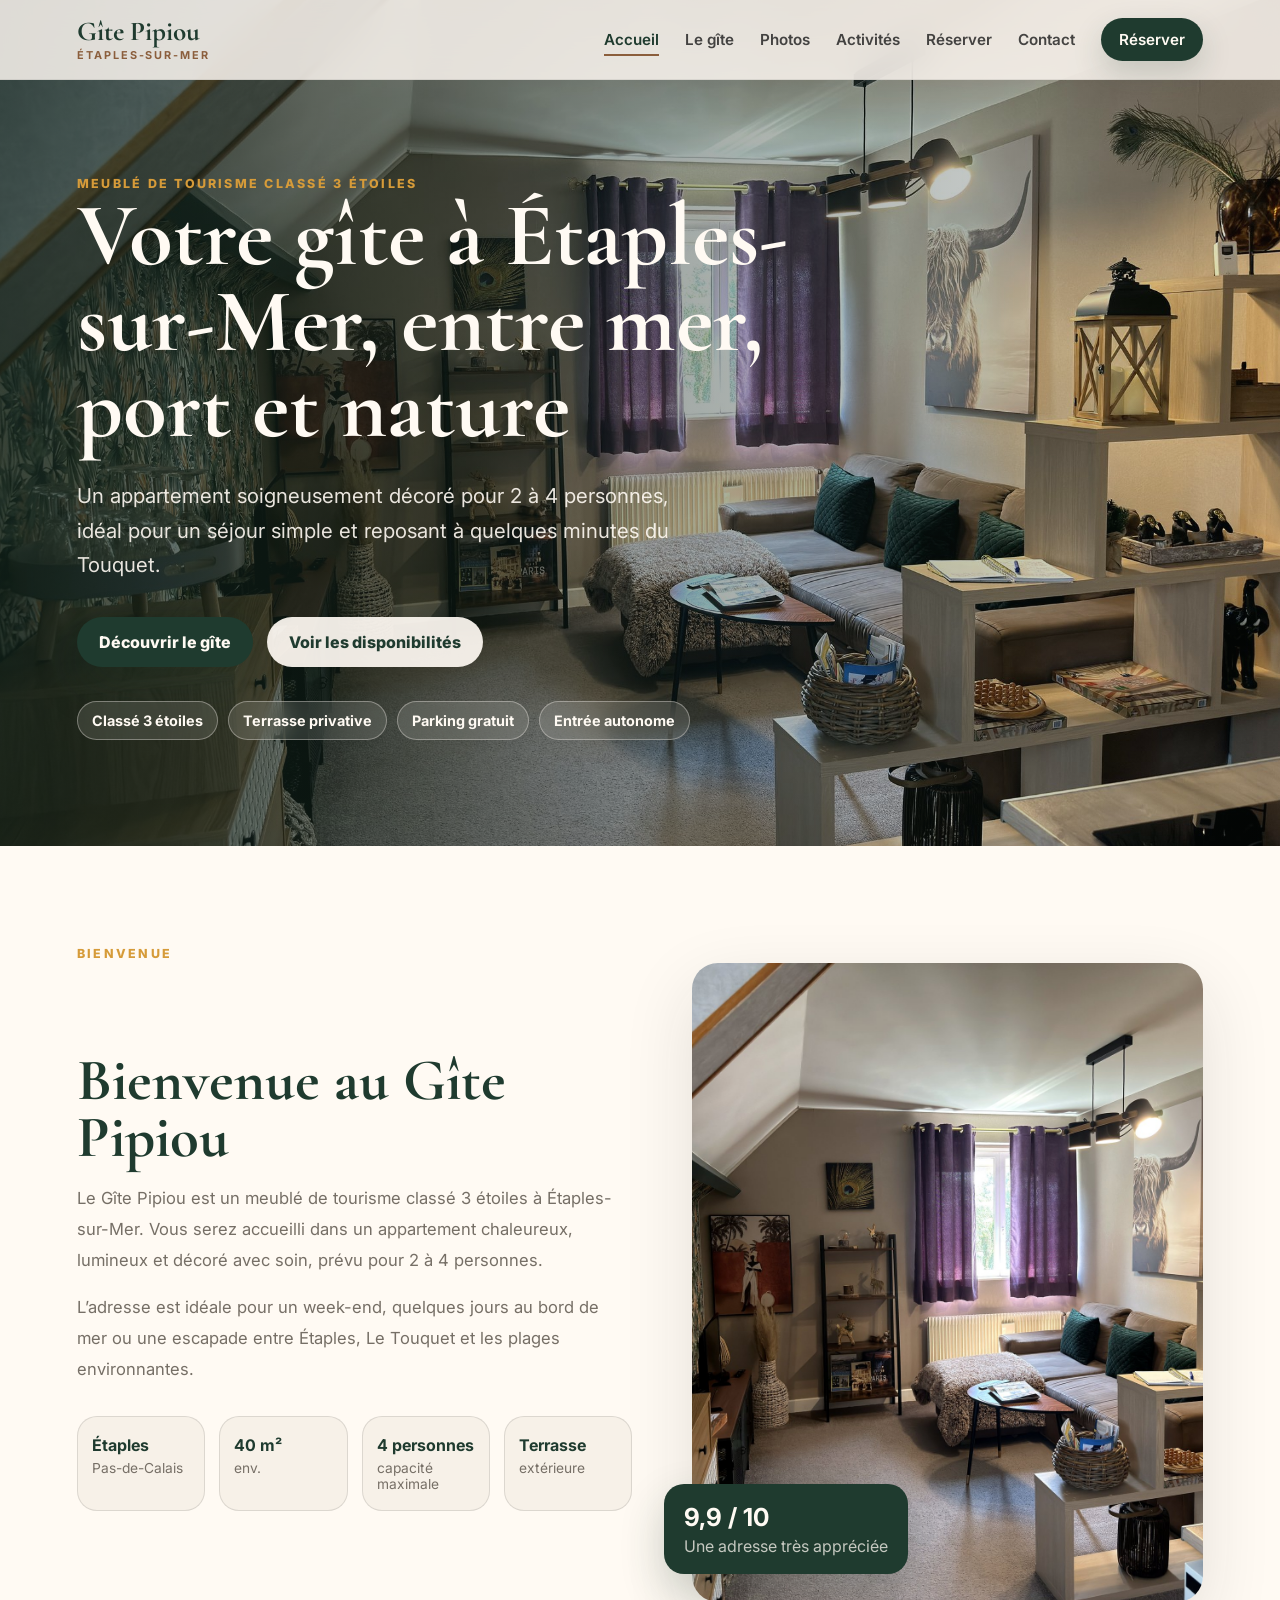
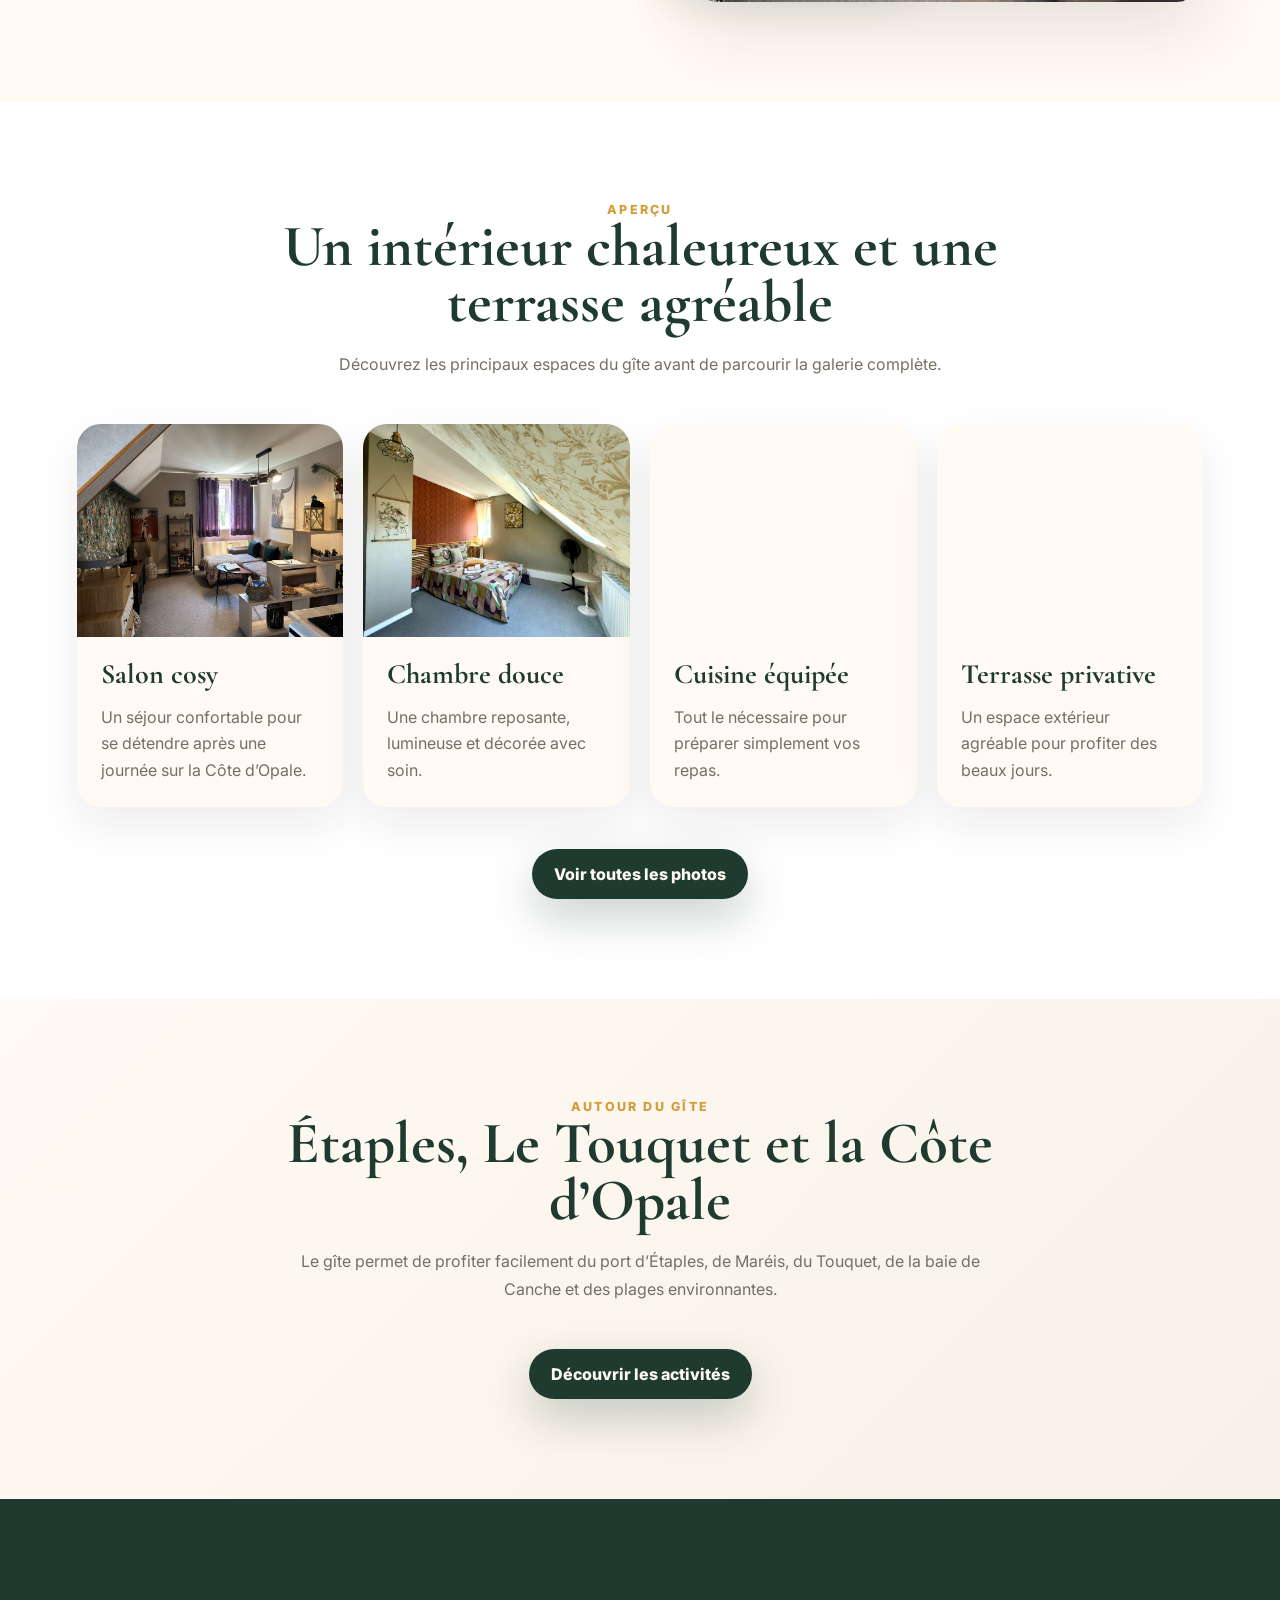
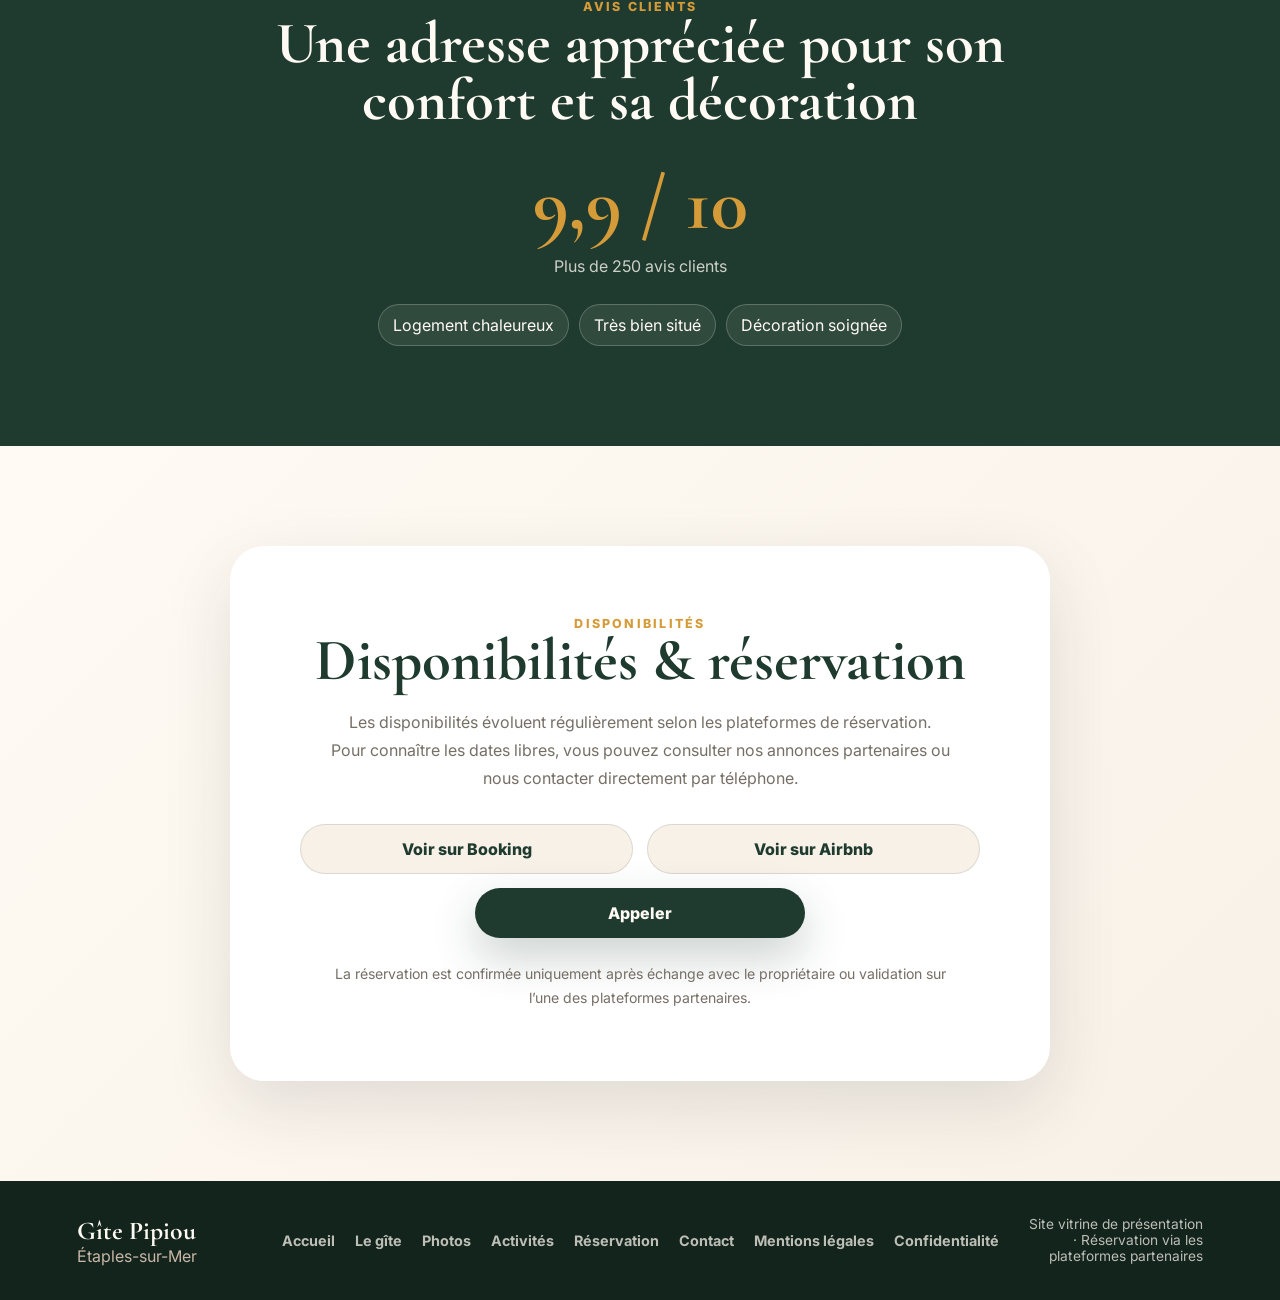
==== commit 0ae9e8fe: "Remplacement de l'ancien domaine par le domaine officiel" ====
--- a/index.html
+++ b/index.html
@@ -7,21 +7,21 @@
   <meta name="description" content="Découvrez le Gîte Pipiou, meublé de tourisme classé 3 étoiles pour 2 à 4 personnes avec terrasse et parking à Étaples-sur-Mer." />
   <meta name="robots" content="index, follow, max-image-preview:large, max-snippet:-1, max-video-preview:-1" />
   <meta name="theme-color" content="#f5efe5" />
-  <link rel="canonical" href="https://www.gite-pipiou-etaples.fr/" />
+  <link rel="canonical" href="https://www.gite-pipiou.fr/" />
 
   <meta property="og:type" content="website" />
   <meta property="og:locale" content="fr_FR" />
   <meta property="og:site_name" content="Gîte Pipiou" />
   <meta property="og:title" content="Gîte Pipiou à Étaples-sur-Mer | Meublé classé 3 étoiles" />
   <meta property="og:description" content="Meublé de tourisme classé 3 étoiles pour 2 à 4 personnes avec terrasse et parking, près du Touquet et de la Côte d’Opale." />
-  <meta property="og:url" content="https://www.gite-pipiou-etaples.fr/" />
-  <meta property="og:image" content="https://www.gite-pipiou-etaples.fr/assets/images/pipiou-salon-principal.jpeg" />
+  <meta property="og:url" content="https://www.gite-pipiou.fr/" />
+  <meta property="og:image" content="https://www.gite-pipiou.fr/assets/images/pipiou-salon-principal.jpeg" />
   <meta property="og:image:alt" content="Gîte Pipiou à Étaples-sur-Mer" />
 
   <meta name="twitter:card" content="summary_large_image" />
   <meta name="twitter:title" content="Gîte Pipiou à Étaples-sur-Mer | Meublé classé 3 étoiles" />
   <meta name="twitter:description" content="Meublé de tourisme classé 3 étoiles pour 2 à 4 personnes avec terrasse et parking, près du Touquet et de la Côte d’Opale." />
-  <meta name="twitter:image" content="https://www.gite-pipiou-etaples.fr/assets/images/pipiou-salon-principal.jpeg" />
+  <meta name="twitter:image" content="https://www.gite-pipiou.fr/assets/images/pipiou-salon-principal.jpeg" />
 
   <link rel="preload" as="image" href="assets/images/pipiou-salon-principal.jpeg" type="image/jpeg" fetchpriority="high" />
   <link rel="preconnect" href="https://fonts.googleapis.com">
@@ -36,11 +36,11 @@
       "name": "Gîte Pipiou",
       "starRating": { "@type": "Rating", "ratingValue": "3" },
       "description": "Meublé de tourisme classé 3 étoiles pour 2 à 4 personnes avec terrasse et parking à Étaples-sur-Mer, près du Touquet et de la Côte d’Opale.",
-      "url": "https://www.gite-pipiou-etaples.fr/",
+      "url": "https://www.gite-pipiou.fr/",
       "image": [
-        "https://www.gite-pipiou-etaples.fr/assets/images/pipiou-salon-principal.jpeg",
-        "https://www.gite-pipiou-etaples.fr/assets/images/pipiou-chambre-principale.jpeg",
-        "https://www.gite-pipiou-etaples.fr/assets/images/pipiou-terrasse-principale.jpeg"
+        "https://www.gite-pipiou.fr/assets/images/pipiou-salon-principal.jpeg",
+        "https://www.gite-pipiou.fr/assets/images/pipiou-chambre-principale.jpeg",
+        "https://www.gite-pipiou.fr/assets/images/pipiou-terrasse-principale.jpeg"
       ],
       "address": {
         "@type": "PostalAddress",
--- a/style.css
+++ b/style.css
@@ -107,7 +107,7 @@
 }
 .hero-content { position: relative; max-width: 780px; }
 .eyebrow, .section-kicker {
-  margin: 0 0 14px;
+  margin: 0 0 2px;
   color: var(--ochre);
   text-transform: uppercase;
   letter-spacing: .18em;
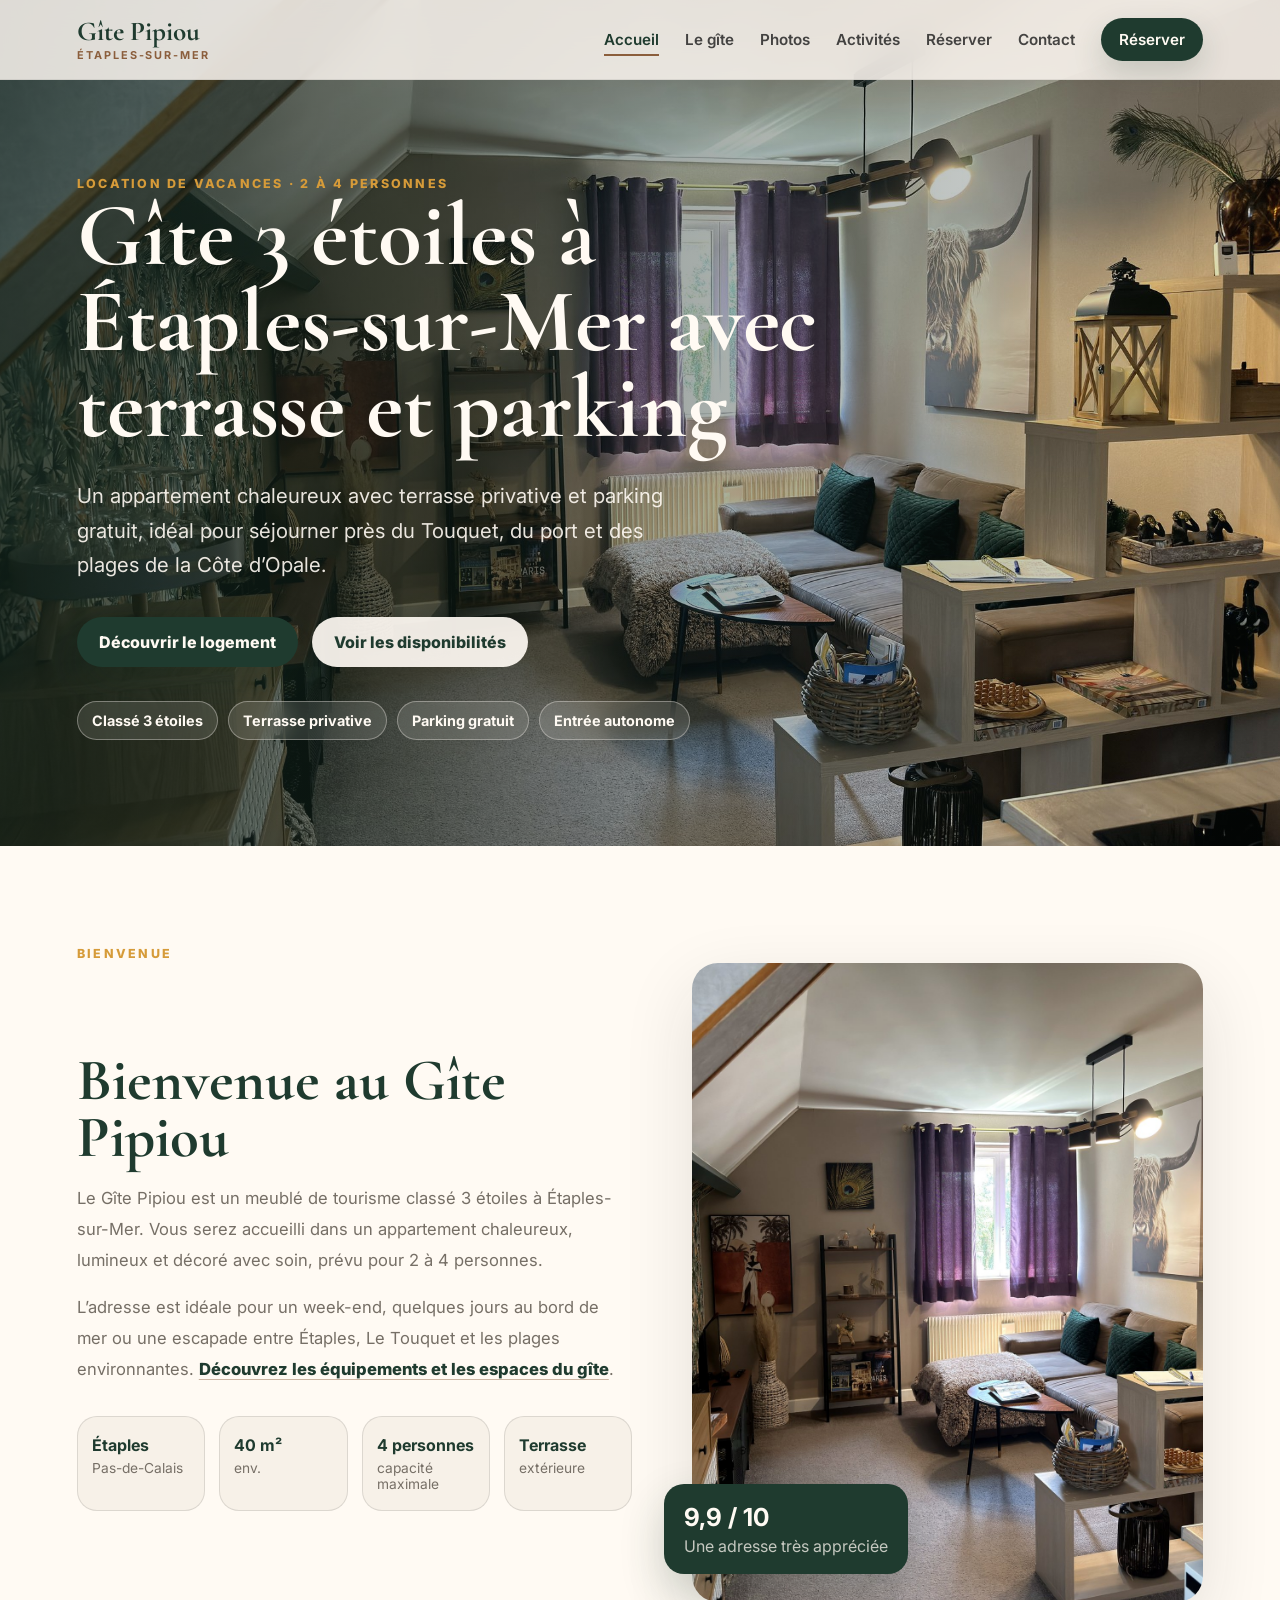
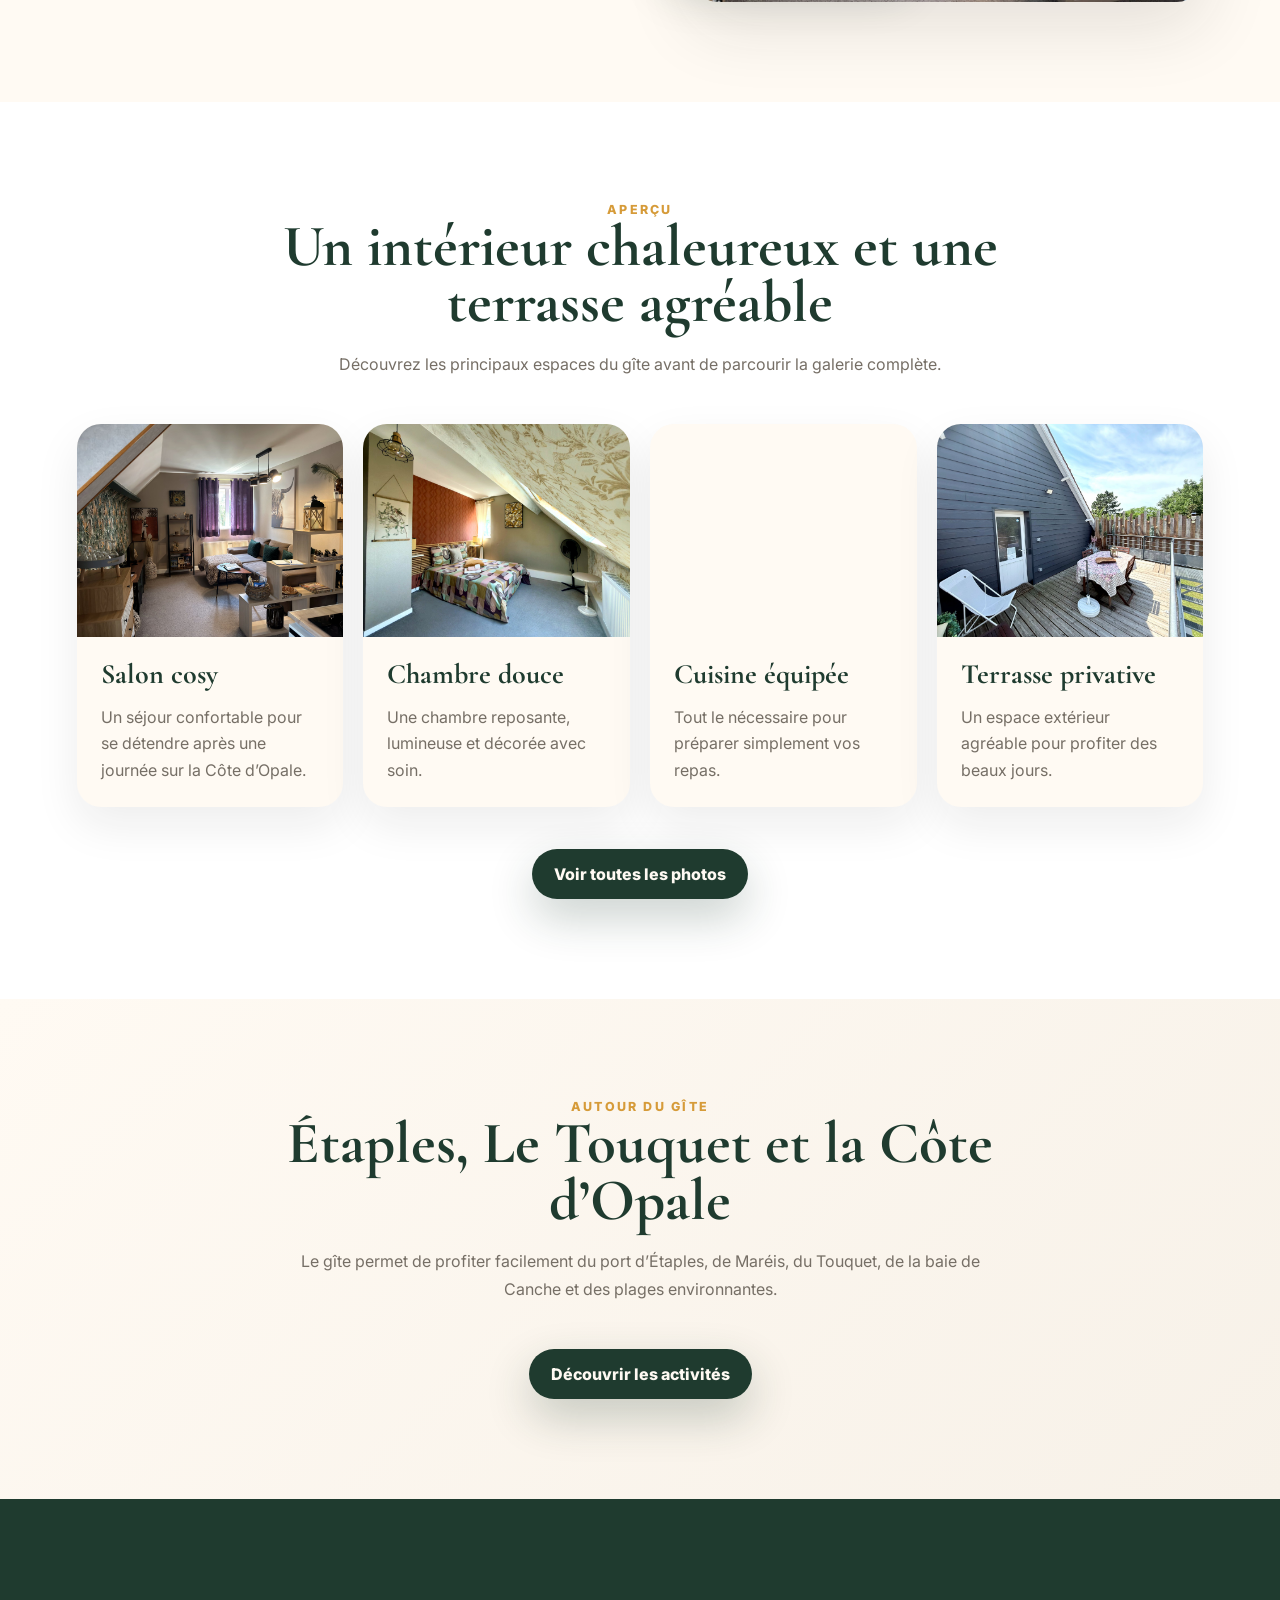
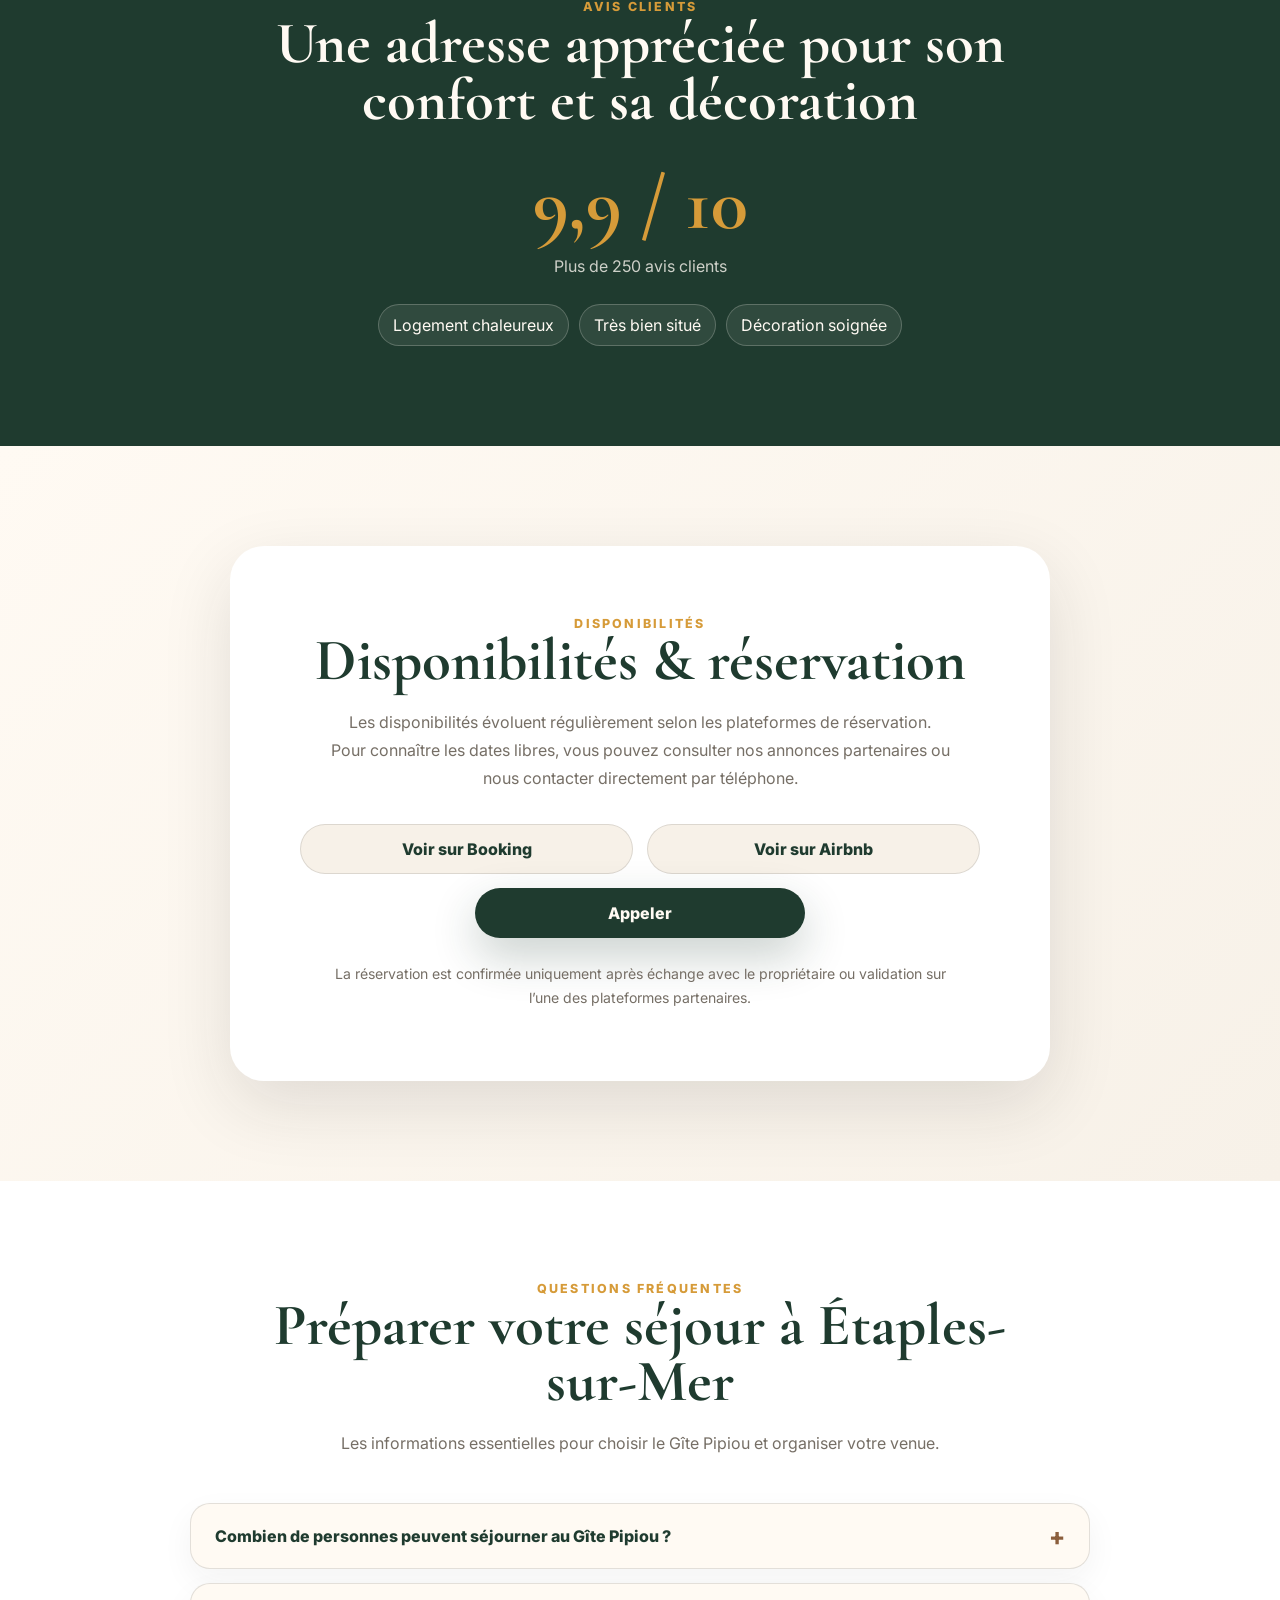
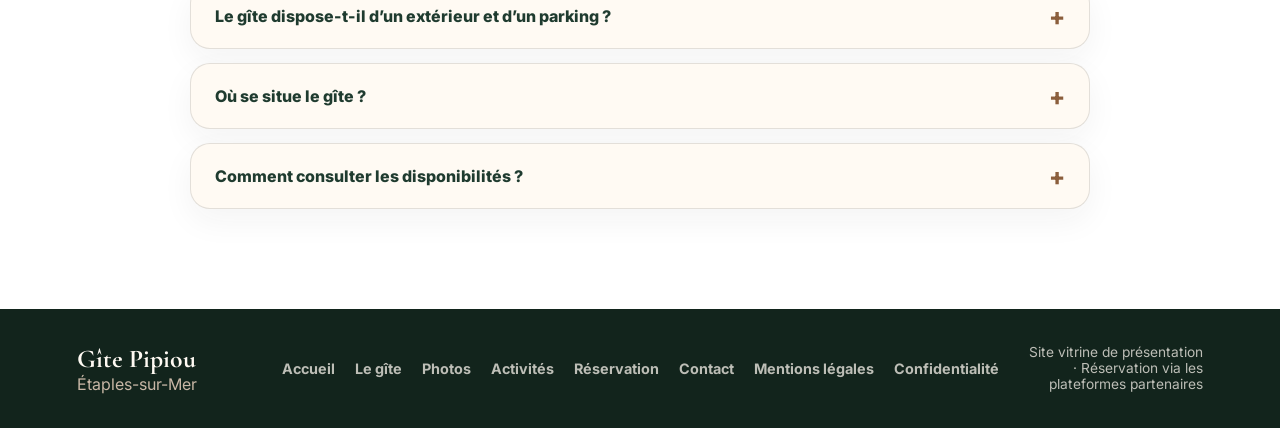
==== commit 6491159d: "Améliore le ciblage SEO local" ====
--- a/index.html
+++ b/index.html
@@ -3,8 +3,8 @@
 <head>
   <meta charset="UTF-8" />
   <meta name="viewport" content="width=device-width, initial-scale=1.0" />
-  <title>Gîte Pipiou à Étaples-sur-Mer | Meublé classé 3 étoiles</title>
-  <meta name="description" content="Découvrez le Gîte Pipiou, meublé de tourisme classé 3 étoiles pour 2 à 4 personnes avec terrasse et parking à Étaples-sur-Mer." />
+  <title>Gîte à Étaples-sur-Mer avec terrasse et parking | Pipiou</title>
+  <meta name="description" content="Séjournez au Gîte Pipiou à Étaples-sur-Mer : meublé 3 étoiles pour 2 à 4 personnes, terrasse privative et parking. Consultez les disponibilités." />
   <meta name="robots" content="index, follow, max-image-preview:large, max-snippet:-1, max-video-preview:-1" />
   <meta name="theme-color" content="#f5efe5" />
   <link rel="canonical" href="https://www.gite-pipiou.fr/" />
@@ -12,15 +12,15 @@
   <meta property="og:type" content="website" />
   <meta property="og:locale" content="fr_FR" />
   <meta property="og:site_name" content="Gîte Pipiou" />
-  <meta property="og:title" content="Gîte Pipiou à Étaples-sur-Mer | Meublé classé 3 étoiles" />
-  <meta property="og:description" content="Meublé de tourisme classé 3 étoiles pour 2 à 4 personnes avec terrasse et parking, près du Touquet et de la Côte d’Opale." />
+  <meta property="og:title" content="Gîte à Étaples-sur-Mer avec terrasse et parking | Pipiou" />
+  <meta property="og:description" content="Meublé 3 étoiles pour 2 à 4 personnes avec terrasse privative et parking, près du Touquet et de la Côte d’Opale." />
   <meta property="og:url" content="https://www.gite-pipiou.fr/" />
   <meta property="og:image" content="https://www.gite-pipiou.fr/assets/images/pipiou-salon-principal.jpeg" />
   <meta property="og:image:alt" content="Gîte Pipiou à Étaples-sur-Mer" />
 
   <meta name="twitter:card" content="summary_large_image" />
-  <meta name="twitter:title" content="Gîte Pipiou à Étaples-sur-Mer | Meublé classé 3 étoiles" />
-  <meta name="twitter:description" content="Meublé de tourisme classé 3 étoiles pour 2 à 4 personnes avec terrasse et parking, près du Touquet et de la Côte d’Opale." />
+  <meta name="twitter:title" content="Gîte à Étaples-sur-Mer avec terrasse et parking | Pipiou" />
+  <meta name="twitter:description" content="Meublé 3 étoiles pour 2 à 4 personnes avec terrasse privative et parking, près du Touquet et de la Côte d’Opale." />
   <meta name="twitter:image" content="https://www.gite-pipiou.fr/assets/images/pipiou-salon-principal.jpeg" />
 
   <link rel="preload" as="image" href="assets/images/pipiou-salon-principal.jpeg" type="image/jpeg" fetchpriority="high" />
@@ -61,7 +61,7 @@
 </head>
 <body>
   <header class="site-header" id="top">
-    <a class="brand" href="index.html" aria-label="Retour à l'accueil">
+    <a class="brand" href="/" aria-label="Retour à l'accueil">
       <span class="brand-name">Gîte Pipiou</span>
       <span class="brand-place">Étaples-sur-Mer</span>
     </a>
@@ -71,13 +71,13 @@
     </button>
 
     <nav class="main-nav" aria-label="Navigation principale">
-      <a href="index.html" aria-current="page">Accueil</a>
-      <a href="gite.html">Le gîte</a>
-      <a href="photos.html">Photos</a>
-      <a href="activites.html">Activités</a>
-      <a href="reservation.html">Réserver</a>
-      <a href="contact.html">Contact</a>
-      <a class="nav-cta" href="reservation.html">Réserver</a>
+      <a href="/" aria-current="page">Accueil</a>
+      <a href="/gite">Le gîte</a>
+      <a href="/photos">Photos</a>
+      <a href="/activites">Activités</a>
+      <a href="/reservation">Réserver</a>
+      <a href="/contact">Contact</a>
+      <a class="nav-cta" href="/reservation">Réserver</a>
     </nav>
   </header>
 
@@ -86,12 +86,12 @@
 <div aria-label="Salon chaleureux du Gîte Pipiou" class="hero-bg" role="img"></div>
 <div class="hero-overlay"></div>
 <div class="hero-content reveal">
-<p class="eyebrow">Meublé de tourisme classé 3 étoiles</p>
-<h1>Votre gîte à Étaples-sur-Mer, entre mer, port et nature</h1>
-<p class="hero-text">Un appartement soigneusement décoré pour 2 à 4 personnes, idéal pour un séjour simple et reposant à quelques minutes du Touquet.</p>
+<p class="eyebrow">Location de vacances · 2 à 4 personnes</p>
+<h1>Gîte 3 étoiles à Étaples-sur-Mer avec terrasse et parking</h1>
+<p class="hero-text">Un appartement chaleureux avec terrasse privative et parking gratuit, idéal pour séjourner près du Touquet, du port et des plages de la Côte d’Opale.</p>
 <div class="hero-actions">
-<a class="btn btn-primary" href="#gite">Découvrir le gîte</a>
-<a class="btn btn-light" href="reservation.html">Voir les disponibilités</a>
+<a class="btn btn-primary" href="/gite">Découvrir le logement</a>
+<a class="btn btn-light" href="/reservation">Voir les disponibilités</a>
 </div>
 <div aria-label="Points forts" class="hero-badges">
 <span>Classé 3 étoiles</span>
@@ -108,7 +108,7 @@
 <div class="intro-text reveal">
 <h2>Bienvenue au Gîte Pipiou</h2>
 <p>Le Gîte Pipiou est un meublé de tourisme classé 3 étoiles à Étaples-sur-Mer. Vous serez accueilli dans un appartement chaleureux, lumineux et décoré avec soin, prévu pour 2 à 4 personnes.</p>
-<p>L’adresse est idéale pour un week-end, quelques jours au bord de mer ou une escapade entre Étaples, Le Touquet et les plages environnantes.</p>
+<p>L’adresse est idéale pour un week-end, quelques jours au bord de mer ou une escapade entre Étaples, Le Touquet et les plages environnantes. <a class="inline-link" href="/gite">Découvrez les équipements et les espaces du gîte</a>.</p>
 <div class="quick-info">
 <div><strong>Étaples</strong><span>Pas-de-Calais</span></div>
 <div><strong>40 m²</strong><span>env.</span></div>
@@ -163,7 +163,7 @@
         </article>
       </div>
       <div class="activities-cta reveal">
-        <a class="btn btn-primary" href="photos.html">Voir toutes les photos</a>
+        <a class="btn btn-primary" href="/photos">Voir toutes les photos</a>
       </div>
     </section>
 
@@ -174,7 +174,7 @@
         <p>Le gîte permet de profiter facilement du port d’Étaples, de Maréis, du Touquet, de la baie de Canche et des plages environnantes.</p>
       </div>
       <div class="activities-cta reveal">
-        <a class="btn btn-primary" href="activites.html">Découvrir les activités</a>
+        <a class="btn btn-primary" href="/activites">Découvrir les activités</a>
       </div>
     </section>
 
@@ -204,6 +204,32 @@
 <p class="booking-note">La réservation est confirmée uniquement après échange avec le propriétaire ou validation sur l’une des plateformes partenaires.</p>
 </div>
 </section>
+
+    <section class="section faq-section">
+      <div class="section-heading reveal">
+        <p class="section-kicker">Questions fréquentes</p>
+        <h2>Préparer votre séjour à Étaples-sur-Mer</h2>
+        <p>Les informations essentielles pour choisir le Gîte Pipiou et organiser votre venue.</p>
+      </div>
+      <div class="faq-list reveal">
+        <details>
+          <summary>Combien de personnes peuvent séjourner au Gîte Pipiou ?</summary>
+          <p>Le logement accueille de 2 à 4 personnes. Il s’agit d’un meublé de tourisme classé 3 étoiles.</p>
+        </details>
+        <details>
+          <summary>Le gîte dispose-t-il d’un extérieur et d’un parking ?</summary>
+          <p>Oui. Le logement dispose d’une terrasse privative et d’un parking gratuit.</p>
+        </details>
+        <details>
+          <summary>Où se situe le gîte ?</summary>
+          <p>Le Gîte Pipiou se trouve à Étaples-sur-Mer, à proximité du port, du Touquet, de la baie de Canche et des plages de la Côte d’Opale.</p>
+        </details>
+        <details>
+          <summary>Comment consulter les disponibilités ?</summary>
+          <p>Les dates libres sont consultables sur Booking et Airbnb. Vous pouvez également contacter directement le propriétaire par téléphone.</p>
+        </details>
+      </div>
+    </section>
   </main>
 
   <footer class="site-footer">
@@ -212,14 +238,14 @@
       <span>Étaples-sur-Mer</span>
     </div>
     <nav aria-label="Navigation pied de page">
-      <a href="index.html">Accueil</a>
-      <a href="gite.html">Le gîte</a>
-      <a href="photos.html">Photos</a>
-      <a href="activites.html">Activités</a>
-      <a href="reservation.html">Réservation</a>
-      <a href="contact.html">Contact</a>
-      <a href="mentions-legales.html">Mentions légales</a>
-      <a href="politique-confidentialite.html">Confidentialité</a>
+      <a href="/">Accueil</a>
+      <a href="/gite">Le gîte</a>
+      <a href="/photos">Photos</a>
+      <a href="/activites">Activités</a>
+      <a href="/reservation">Réservation</a>
+      <a href="/contact">Contact</a>
+      <a href="/mentions-legales">Mentions légales</a>
+      <a href="/politique-confidentialite">Confidentialité</a>
     </nav>
     <p>Site vitrine de présentation · Réservation via les plateformes partenaires</p>
   </footer>
--- a/style.css
+++ b/style.css
@@ -390,6 +390,54 @@
 
 .booking-call { grid-column: 1 / -1; width: min(100%, 330px) !important; justify-self: center; }
 .booking-box .booking-note { margin-top: 24px !important; font-size: .88rem; }
+
+.inline-link {
+  color: var(--forest);
+  font-weight: 800;
+  text-decoration: underline;
+  text-decoration-color: rgba(139, 94, 60, .45);
+  text-underline-offset: 4px;
+}
+.inline-link:hover { color: var(--wood); }
+
+.faq-section { background: #fff; }
+.faq-list {
+  display: grid;
+  gap: 14px;
+  max-width: 900px;
+  margin: 0 auto;
+}
+.faq-list details {
+  border: 1px solid var(--line);
+  border-radius: 20px;
+  background: var(--cream);
+  box-shadow: 0 12px 32px rgba(31,31,31,.05);
+}
+.faq-list summary {
+  position: relative;
+  padding: 22px 58px 22px 24px;
+  color: var(--forest);
+  font-weight: 800;
+  cursor: pointer;
+  list-style: none;
+}
+.faq-list summary::-webkit-details-marker { display: none; }
+.faq-list summary::after {
+  content: "+";
+  position: absolute;
+  top: 50%;
+  right: 24px;
+  transform: translateY(-50%);
+  color: var(--wood);
+  font-size: 1.5rem;
+}
+.faq-list details[open] summary::after { content: "−"; }
+.faq-list p {
+  margin: 0;
+  padding: 0 24px 22px;
+  color: var(--muted);
+  line-height: 1.75;
+}
 
 .site-footer {
   display: grid;
@@ -494,6 +542,7 @@
   .booking-actions { grid-template-columns: 1fr; }
 
   .booking-call { grid-column: auto; width: 100% !important; }
+  .hero h1 { font-size: clamp(2.65rem, 13vw, 3.6rem); }
   h1 { font-size: clamp(2.85rem, 17vw, 4.3rem); }
   h2 { font-size: clamp(2.1rem, 12vw, 3.5rem); }
 }
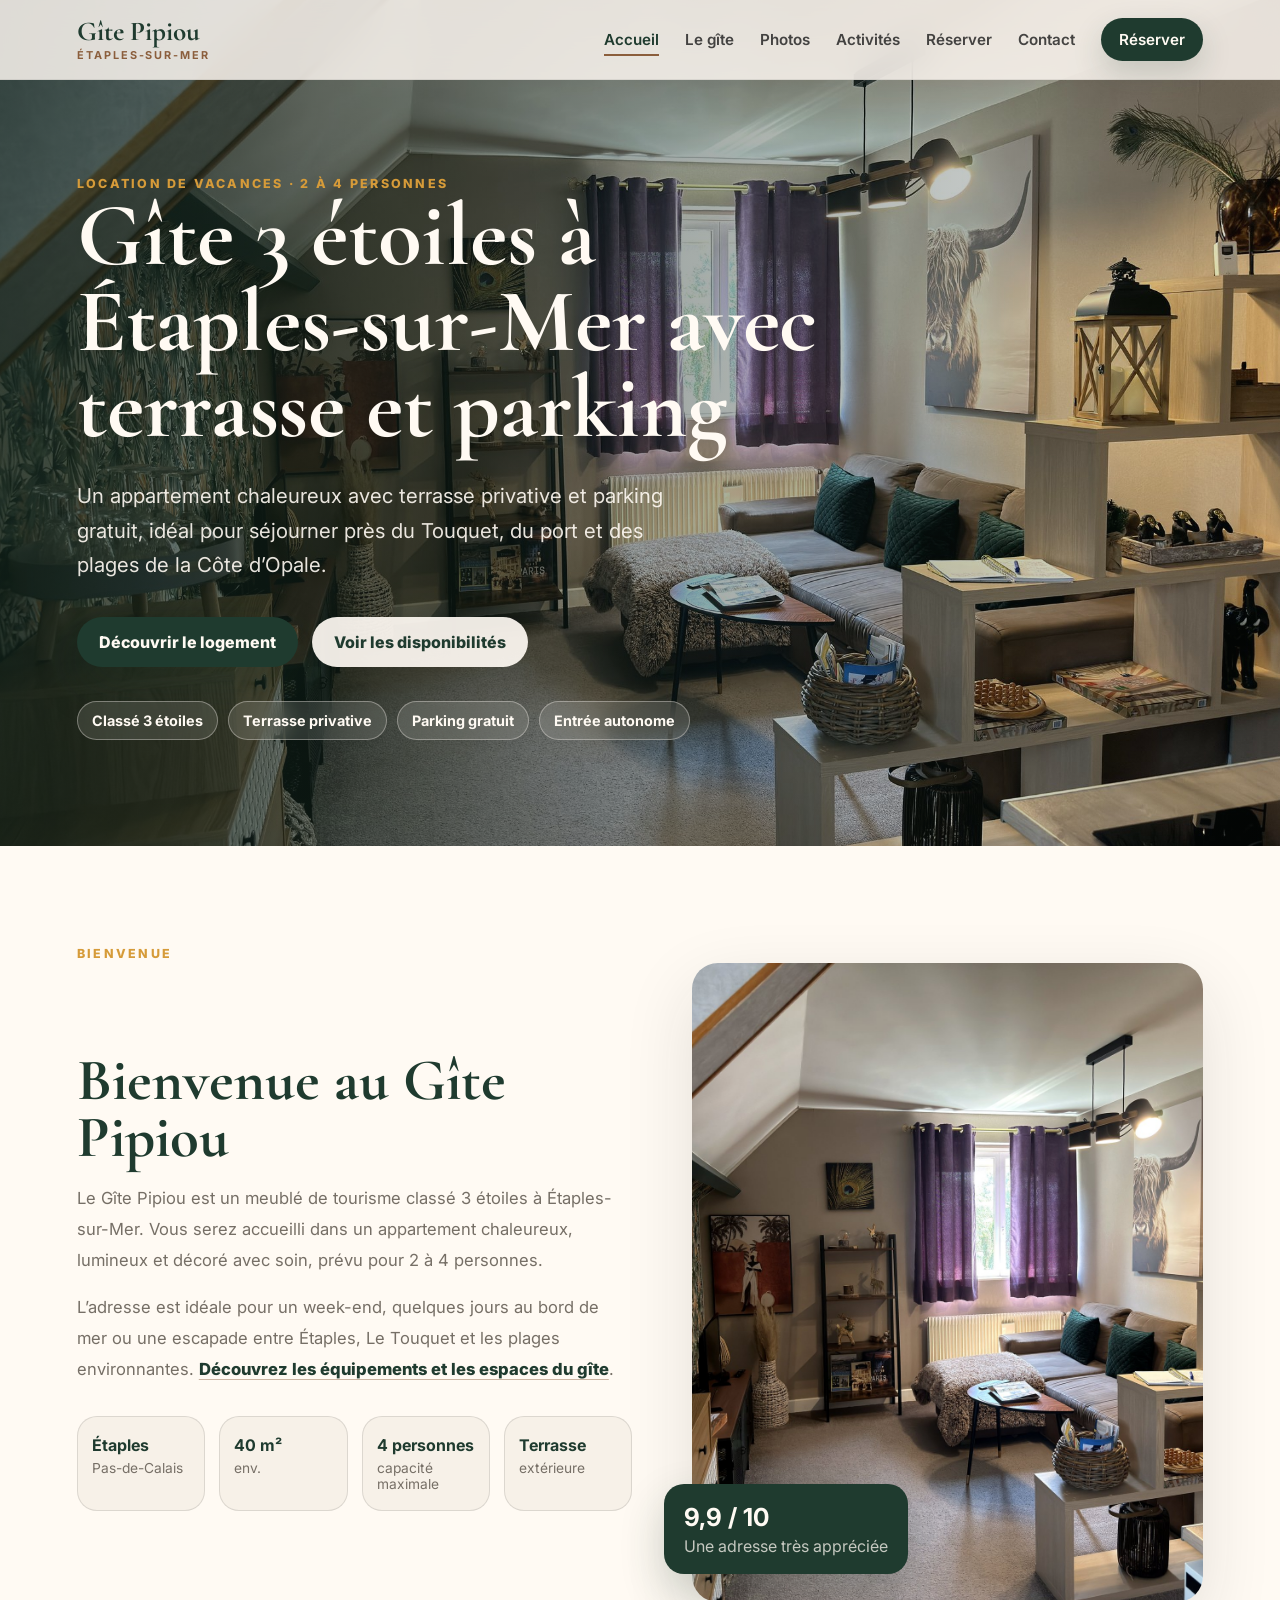
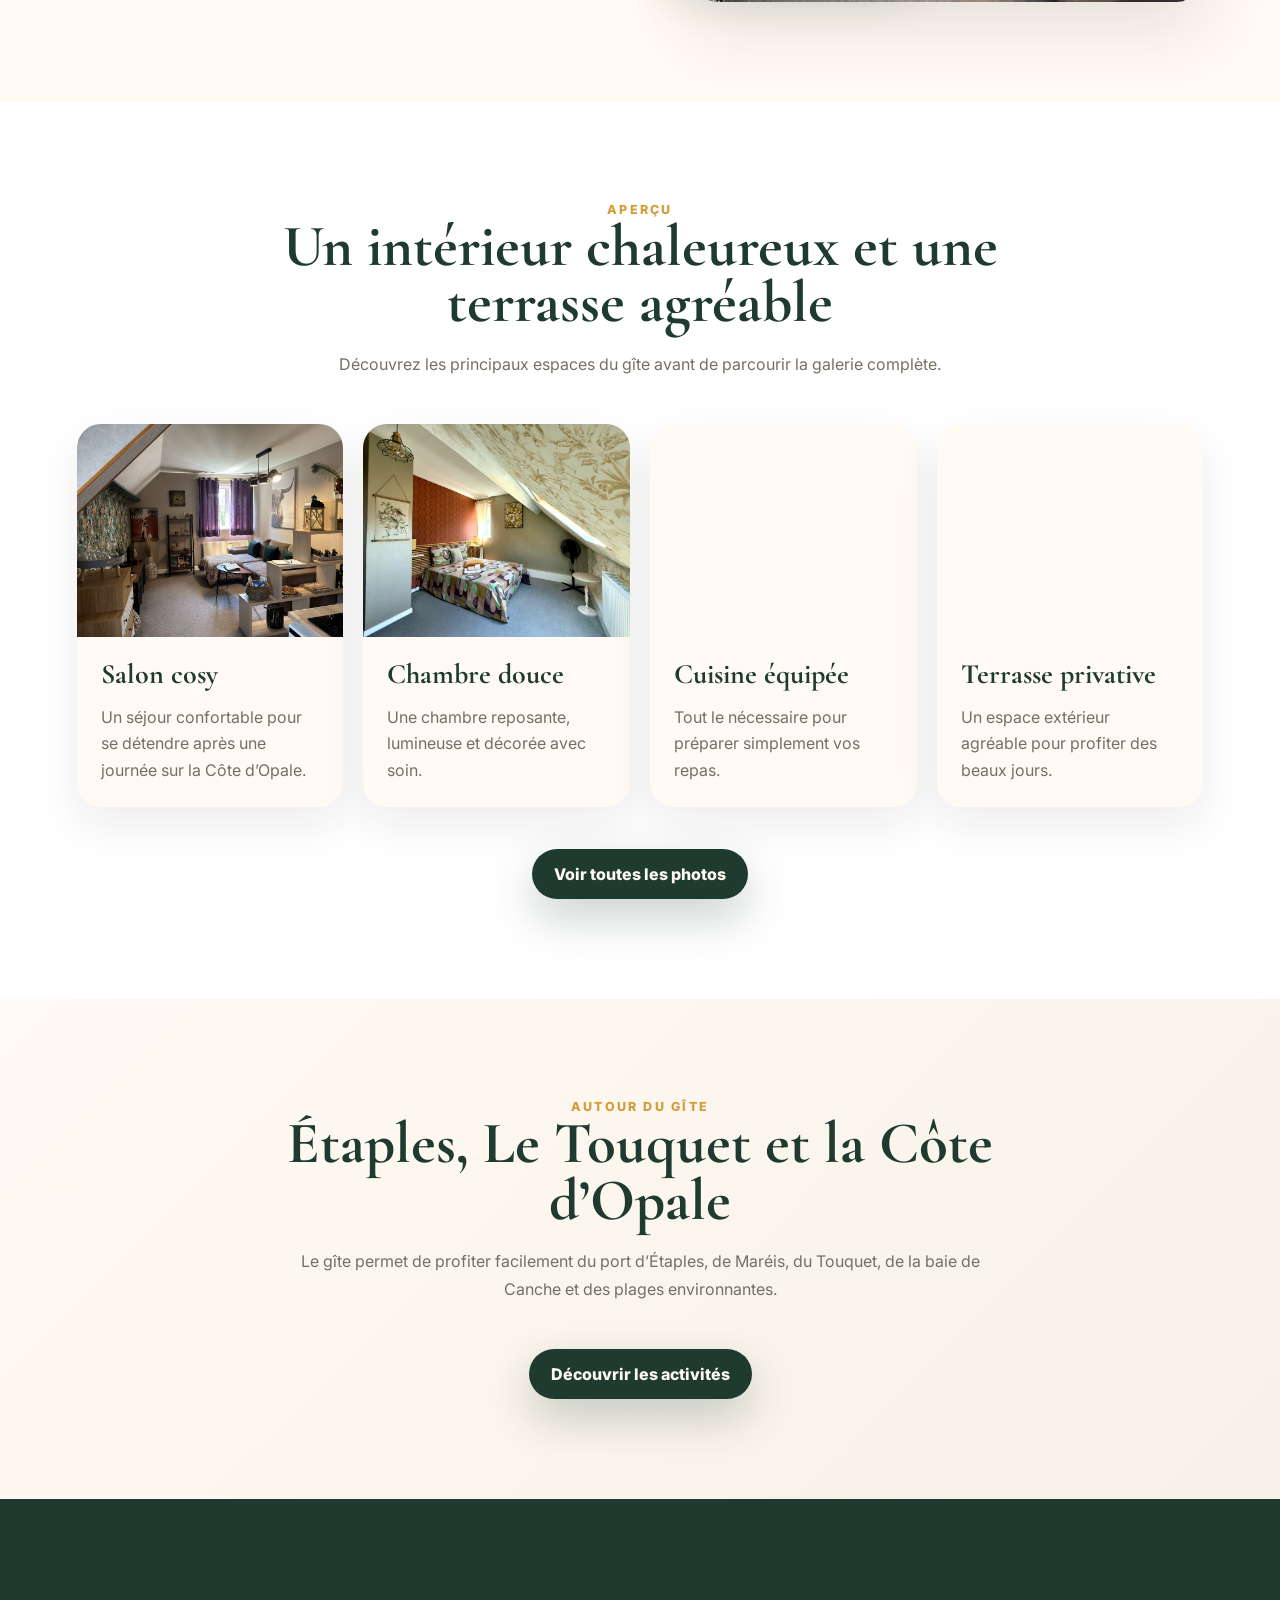
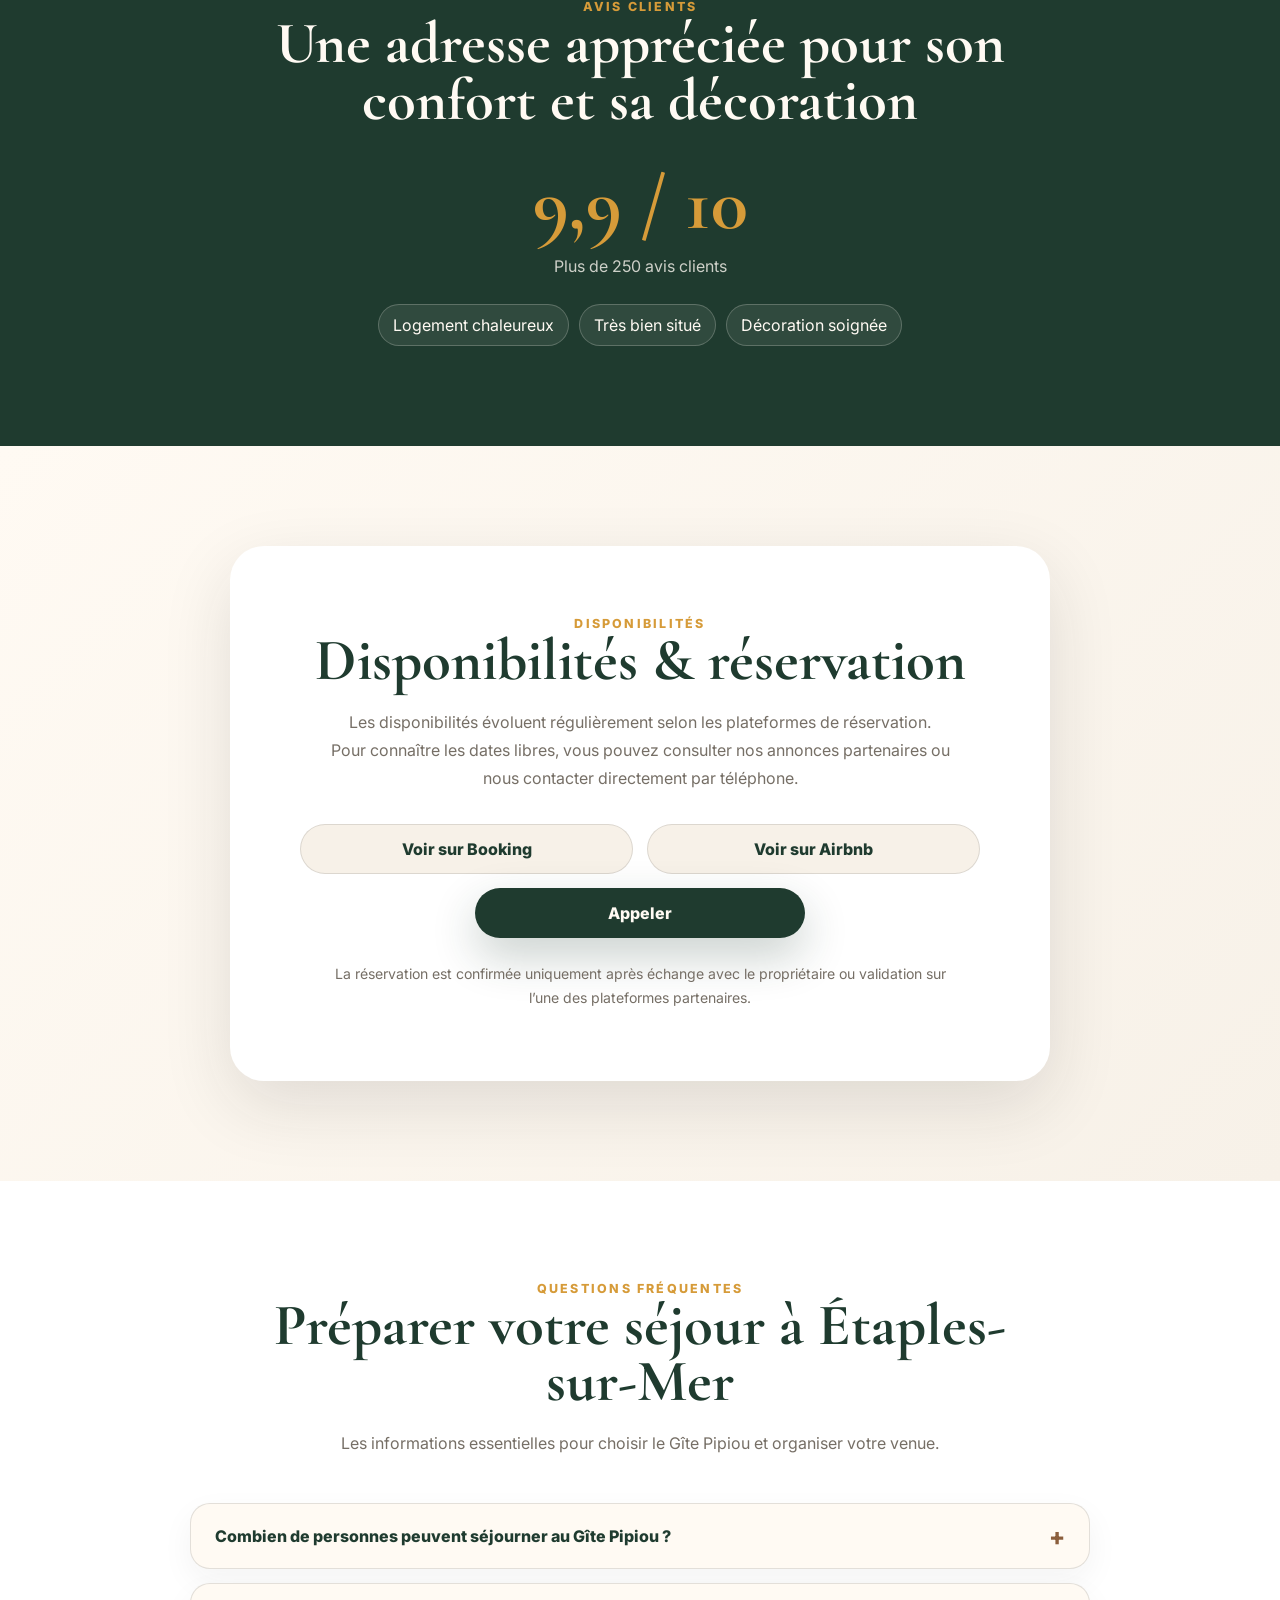
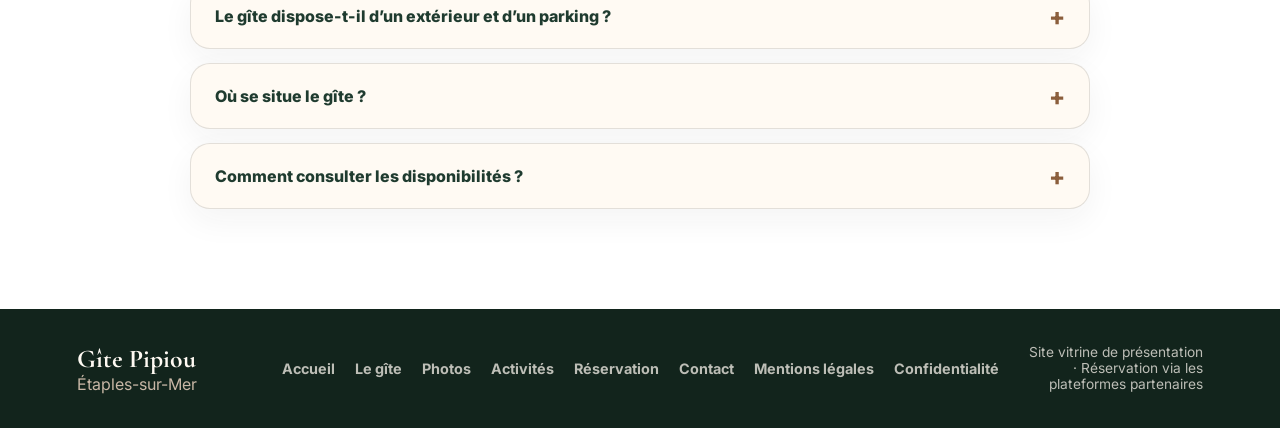
==== commit 6a53ae63: "Merge f7490832f92a43ed2145aa395ee378644ff66a0c into 6491159d4975d8e6bc65bbd5b038b5a3f7bb9a47" ====
--- a/index.html
+++ b/index.html
@@ -58,6 +58,10 @@
       ]
     }
   </script>
+  <script>
+    window.va = window.va || function () { (window.vaq = window.vaq || []).push(arguments); };
+  </script>
+  <script defer src="/_vercel/insights/script.js"></script>
 </head>
 <body>
   <header class="site-header" id="top">
